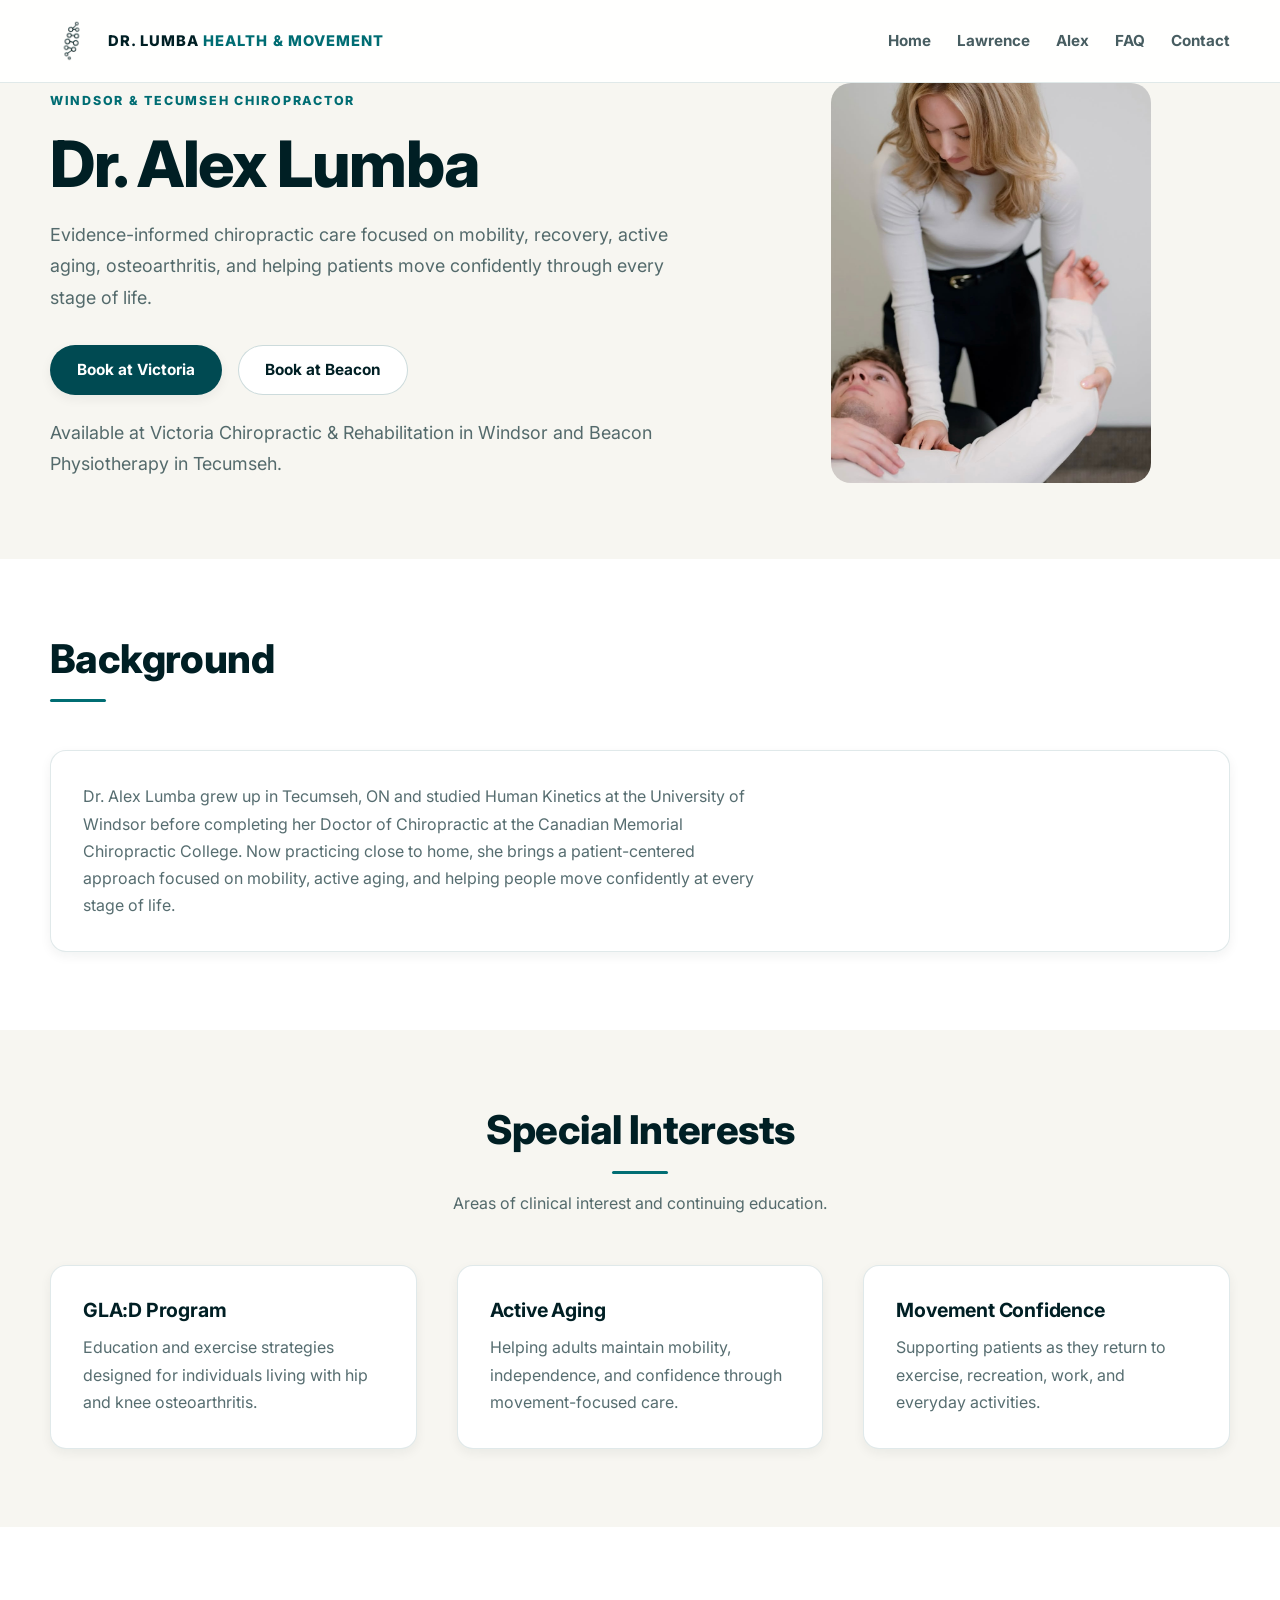
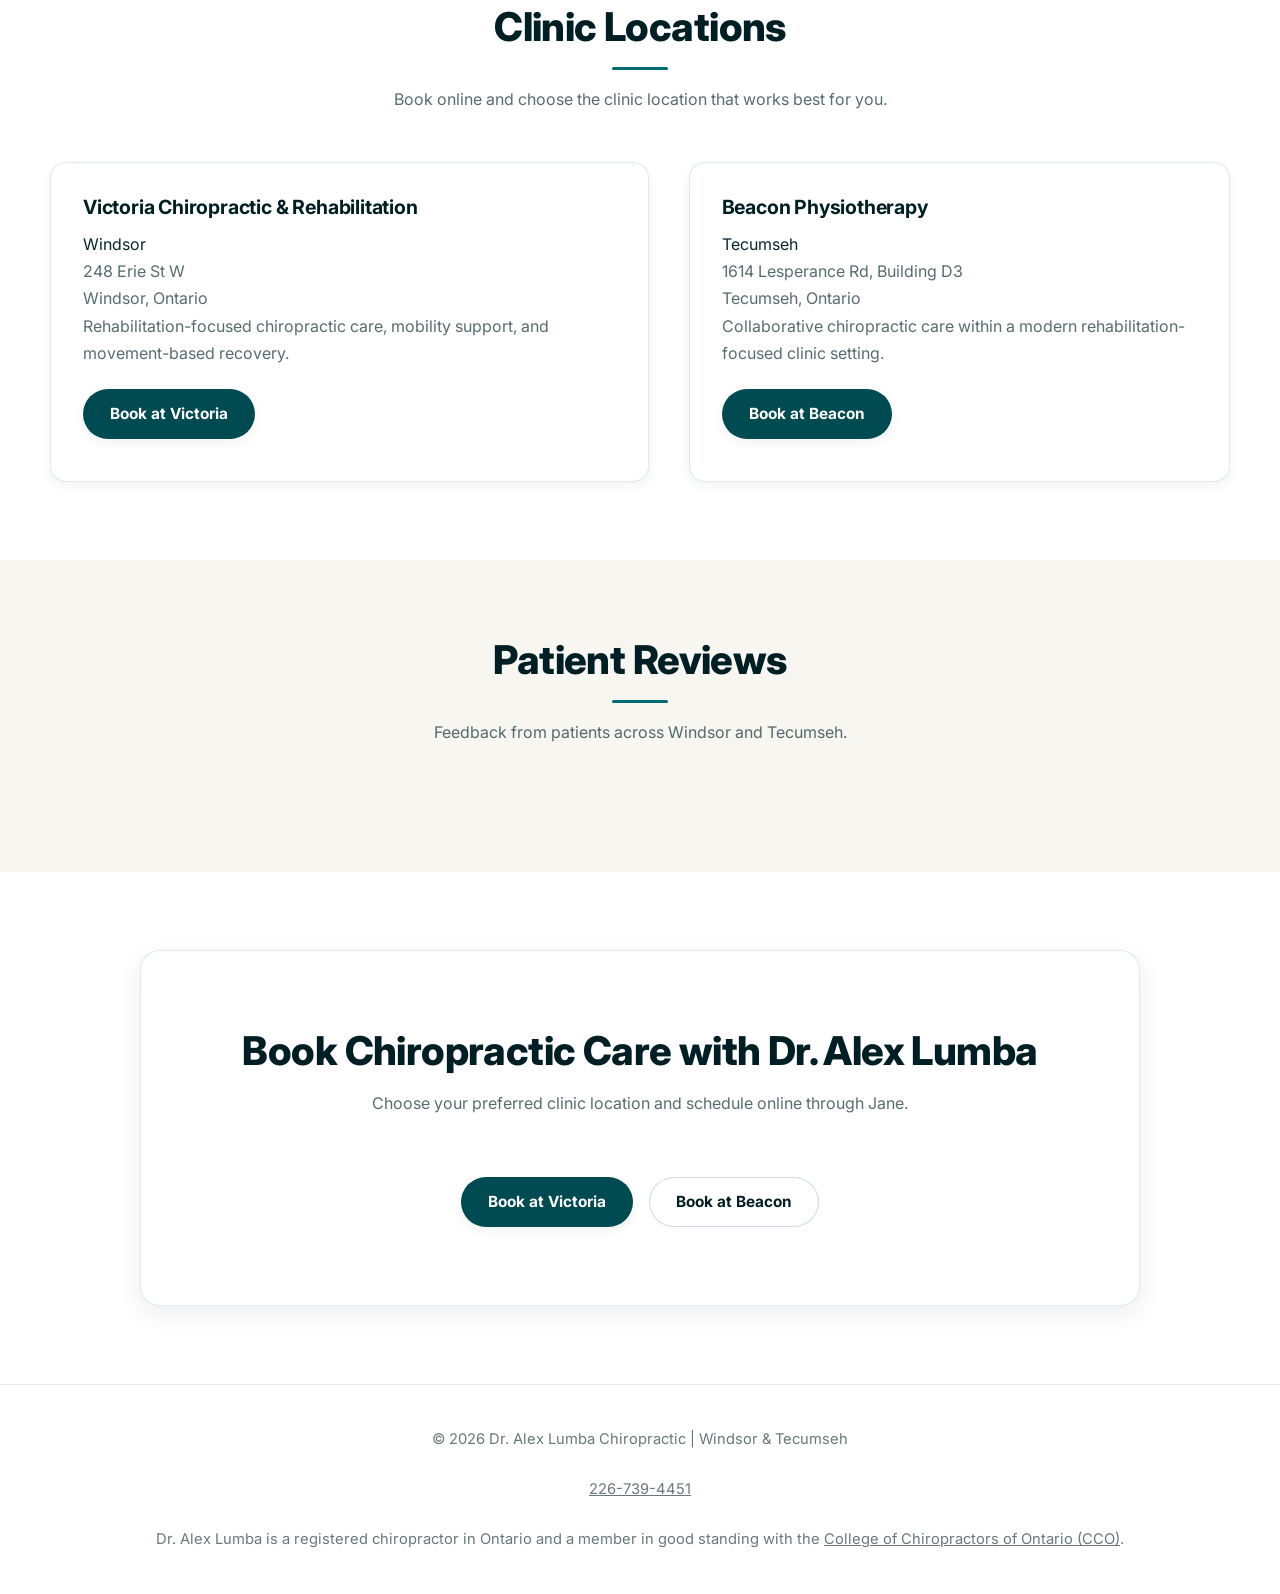
==== alex.html @ eaf9d2f7 "Update alex.html" ====
<!DOCTYPE html>
<html lang="en">

<head>
  <!-- Google Analytics -->
  <script async src="https://www.googletagmanager.com/gtag/js?id=G-ZLXW1TF3WF"></script>
  <script>
    window.dataLayer = window.dataLayer || [];
    function gtag(){ dataLayer.push(arguments); }
    gtag('js', new Date());
    gtag('config', 'G-ZLXW1TF3WF');
  </script>

  <meta charset="UTF-8">
  <meta name="viewport" content="width=device-width, initial-scale=1.0">

  <title>Dr. Alex Lumba | Chiropractor Windsor & Tecumseh</title>

  <meta name="description" content="Book with Dr. Alex Lumba, chiropractor in Windsor and Tecumseh. Evidence-informed chiropractic care focused on mobility, recovery, active aging, osteoarthritis, and movement confidence.">

  <link rel="preconnect" href="https://fonts.googleapis.com">
  <link rel="preconnect" href="https://fonts.gstatic.com" crossorigin>
  <link href="https://fonts.googleapis.com/css2?family=Inter:wght@400;500;600;700;800;900&display=swap" rel="stylesheet">

  <link rel="stylesheet" href="styles.css">

  <!-- Structured Data: Physician -->
  <script type="application/ld+json">
  {
    "@context": "https://schema.org",
    "@type": "Physician",
    "name": "Dr. Alex Lumba",
    "url": "https://www.drlumba.ca/alex.html",
    "image": "https://www.drlumba.ca/alex-chiro.jpg",
    "medicalSpecialty": "Chiropractic",
    "description": "Evidence-informed chiropractic care focused on mobility, recovery, active aging, and osteoarthritis in Windsor and Tecumseh, Ontario.",
    "telephone": "+1-226-739-4451",
    "alumniOf": [
      { "@type": "CollegeOrUniversity", "name": "University of Windsor" },
      { "@type": "CollegeOrUniversity", "name": "Canadian Memorial Chiropractic College" }
    ],
    "worksFor": [
      {
        "@type": "MedicalClinic",
        "name": "Victoria Chiropractic & Rehabilitation",
        "address": {
          "@type": "PostalAddress",
          "streetAddress": "248 Erie St W",
          "addressLocality": "Windsor",
          "addressRegion": "ON",
          "addressCountry": "CA"
        }
      },
      {
        "@type": "MedicalClinic",
        "name": "Beacon Physiotherapy",
        "address": {
          "@type": "PostalAddress",
          "streetAddress": "1614 Lesperance Rd, Building D3",
          "addressLocality": "Tecumseh",
          "addressRegion": "ON",
          "addressCountry": "CA"
        }
      }
    ]
  }
  </script>
</head>

<body>

<nav>
  <div class="container nav-inner">

    <a href="index.html" class="logo" aria-label="Dr. Lumba Health and Movement Home">
      <img src="logo-updated.png" alt="Dr. Lumba Health and Movement Logo">
      <div>
        DR. LUMBA
        <span>HEALTH & MOVEMENT</span>
      </div>
    </a>

    <div class="nav-links">
      <a href="index.html">Home</a>
      <a href="lawrence.html">Lawrence</a>
      <a href="alex.html">Alex</a>
      <a href="faq.html">FAQ</a>
      <a href="contact.html">Contact</a>
    </div>

  </div>
</nav>

<!-- HERO -->

<section class="hero">

  <div class="container grid grid-2">

    <div>

      <div class="hero-label">
        Windsor & Tecumseh Chiropractor
      </div>

      <h1>
        Dr. Alex Lumba
      </h1>

      <p>
        Evidence-informed chiropractic care focused on mobility, recovery, active aging, osteoarthritis, and helping patients move confidently through every stage of life.
      </p>

      <div class="hero-buttons">

        <a href="https://victoriachiropractic.janeapp.com/#/staff_member/10/treatment/44"
           target="_blank"
           rel="noopener noreferrer"
           class="btn btn-primary">
          Book at Victoria
        </a>

        <a href="https://beaconphysio.janeapp.com/#/chiropractic"
           target="_blank"
           rel="noopener noreferrer"
           class="btn btn-secondary">
          Book at Beacon
        </a>

      </div>

      <p class="hero-trust">
        Available at Victoria Chiropractic & Rehabilitation in Windsor and Beacon Physiotherapy in Tecumseh.
      </p>

    </div>

    <div class="logo-hero">
      <img class="alex-img" src="alex-chiro.jpg" alt="Dr. Alex Lumba Chiropractor in Windsor and Tecumseh">
    </div>

  </div>

</section>

<!-- BACKGROUND -->

<section>

  <div class="container">

    <div class="section-title left">
      <h2>Background</h2>
    </div>

    <div class="card">
      <p>
        Dr. Alex Lumba grew up in Tecumseh, ON and studied Human Kinetics at the University of Windsor before completing her Doctor of Chiropractic at the Canadian Memorial Chiropractic College. Now practicing close to home, she brings a patient-centered approach focused on mobility, active aging, and helping people move confidently at every stage of life.
      </p>
    </div>

  </div>

</section>

<!-- SPECIAL INTERESTS -->

<section>

  <div class="container">

    <div class="section-title">
      <h2>Special Interests</h2>
      <p>
        Areas of clinical interest and continuing education.
      </p>
    </div>

    <div class="grid grid-3">

      <div class="card">
        <h3>GLA:D Program</h3>
        <p>
          Education and exercise strategies designed for individuals living with hip and knee osteoarthritis.
        </p>
      </div>

      <div class="card">
        <h3>Active Aging</h3>
        <p>
          Helping adults maintain mobility, independence, and confidence through movement-focused care.
        </p>
      </div>

      <div class="card">
        <h3>Movement Confidence</h3>
        <p>
          Supporting patients as they return to exercise, recreation, work, and everyday activities.
        </p>
      </div>

    </div>

  </div>

</section>

<!-- CLINIC LOCATIONS -->

<section>

  <div class="container">

    <div class="section-title">
      <h2>Clinic Locations</h2>
      <p>
        Book online and choose the clinic location that works best for you.
      </p>
    </div>

    <div class="grid grid-2">

      <div class="card provider-card">

        <h3>Victoria Chiropractic & Rehabilitation</h3>

        <div class="provider-tag">
          Windsor
        </div>

        <p>
          248 Erie St W<br>
          Windsor, Ontario
        </p>

        <p>
          Rehabilitation-focused chiropractic care, mobility support, and movement-based recovery.
        </p>

        <a href="https://victoriachiropractic.janeapp.com/#/staff_member/10/treatment/44"
           target="_blank"
           rel="noopener noreferrer"
           class="btn btn-primary">
          Book at Victoria
        </a>

      </div>

      <div class="card provider-card">

        <h3>Beacon Physiotherapy</h3>

        <div class="provider-tag">
          Tecumseh
        </div>

        <p>
          1614 Lesperance Rd, Building D3<br>
          Tecumseh, Ontario
        </p>

        <p>
          Collaborative chiropractic care within a modern rehabilitation-focused clinic setting.
        </p>

        <a href="https://beaconphysio.janeapp.com/#/chiropractic"
           target="_blank"
           rel="noopener noreferrer"
           class="btn btn-primary">
          Book at Beacon
        </a>

      </div>

    </div>

  </div>

</section>

<!-- REVIEWS -->

<section>

  <div class="container">

    <div class="section-title">
      <h2>Patient Reviews</h2>
      <p>
        Feedback from patients across Windsor and Tecumseh.
      </p>
    </div>

    <div class="reviews-widget">
      <script src="https://elfsightcdn.com/platform.js" async></script>
      <div class="elfsight-app-cb5a599e-de24-4579-9cbd-d29f5c9d6d4f" data-elfsight-app-lazy></div>
    </div>

  </div>

</section>

<!-- CTA -->

<section>

  <div class="container">

    <div class="cta-block">

      <h2>Book Chiropractic Care with Dr. Alex Lumba</h2>

      <p>
        Choose your preferred clinic location and schedule online through Jane.
      </p>

      <div class="hero-buttons" style="justify-content:center;">

        <a href="https://victoriachiropractic.janeapp.com/#/staff_member/10/treatment/44"
           target="_blank"
           rel="noopener noreferrer"
           class="btn btn-primary">
          Book at Victoria
        </a>

        <a href="https://beaconphysio.janeapp.com/#/chiropractic"
           target="_blank"
           rel="noopener noreferrer"
           class="btn btn-secondary">
          Book at Beacon
        </a>

      </div>

    </div>

  </div>

</section>

<footer>
  © <span id="year"></span> Dr. Alex Lumba Chiropractic | Windsor & Tecumseh
  <br><br>
  <a href="tel:+12267394451">226-739-4451</a>
  <br><br>
  Dr. Alex Lumba is a registered chiropractor in Ontario and a member in good standing with the <a href="https://cco.on.ca" target="_blank" rel="noopener noreferrer">College of Chiropractors of Ontario (CCO)</a>.
</footer>

<script>
  document.getElementById("year").textContent = new Date().getFullYear();
</script>

</body>
</html>
---- styles.css ----
/* =========================================================
   DR. LUMBA HEALTH & MOVEMENT
   Simplified stylesheet
   Clean / professional / aligned / mobile-friendly
========================================================= */

/* =========================
   BRAND SYSTEM
========================= */

:root {
  --primary: #004A52;
  --primary-dark: #001F24;
  --primary-deep: #001114;
  --primary-gloss: #006D73;
  --primary-soft: #2B7A6D;
  --accent-glow: #8FF5E6;

  --cream: #F7F6F1;
  --cream-soft: #ECEBE5;
  --white: #FFFFFF;

  --text: #06282C;
  --text-muted: rgba(6, 40, 44, 0.68);
  --text-soft: rgba(6, 40, 44, 0.54);

  --border: rgba(0, 74, 82, 0.12);
  --border-strong: rgba(0, 74, 82, 0.2);

  --shadow-sm: 0 4px 12px rgba(0, 31, 36, 0.06);
  --shadow-md: 0 8px 24px rgba(0, 31, 36, 0.08);
  --shadow-lg: 0 16px 40px rgba(0, 31, 36, 0.1);

  --radius-sm: 12px;
  --radius-md: 16px;
  --radius-lg: 20px;
  --radius-pill: 999px;

  --container: 1180px;

  --space-xs: 12px;
  --space-sm: 24px;
  --space-md: 48px;
  --space-lg: 78px;
  --space-xl: 112px;
}

/* =========================
   RESET / BASE
========================= */

*,
*::before,
*::after {
  box-sizing: border-box;
}

* {
  margin: 0;
  padding: 0;
}

html {
  scroll-behavior: smooth;
  font-size: 16px;
}

body {
  min-height: 100vh;
  font-family: "Inter", system-ui, -apple-system, BlinkMacSystemFont, "Segoe UI", sans-serif;
  color: var(--text);
  line-height: 1.7;
  background: var(--cream);
  -webkit-font-smoothing: antialiased;
  text-rendering: optimizeLegibility;
}

img,
svg,
video,
canvas {
  display: block;
  max-width: 100%;
}

a {
  color: inherit;
}

p {
  color: var(--text-muted);
  max-width: 68ch;
}

ul,
ol {
  padding-left: 1.2rem;
}

li {
  margin-bottom: 0.45rem;
  color: var(--text-muted);
}

::selection {
  background: rgba(0, 109, 115, 0.18);
}

/* =========================
   LAYOUT
========================= */

.container {
  width: min(100% - 48px, var(--container));
  margin-inline: auto;
}

section {
  position: relative;
  padding: var(--space-lg) 0;
}

section:first-of-type {
  padding-top: 0;
}

section:nth-of-type(even) {
  background: var(--white);
}

.grid {
  display: grid;
  gap: 40px;
  align-items: center;
}

.grid-2 {
  grid-template-columns: minmax(0, 1.05fr) minmax(0, 0.95fr);
}

.grid-3 {
  grid-template-columns: repeat(3, minmax(0, 1fr));
}

.grid-4 {
  grid-template-columns: repeat(4, minmax(0, 1fr));
}

.stack {
  display: grid;
  gap: 18px;
}

.center {
  text-align: center;
  margin-inline: auto;
}

.narrow {
  max-width: 820px;
  margin-inline: auto;
}

/* =========================
   NAVIGATION
========================= */

nav {
  position: sticky;
  top: 0;
  z-index: 999;
  background: rgba(255, 255, 255, 0.92);
  border-bottom: 1px solid var(--border);
  backdrop-filter: blur(14px);
  -webkit-backdrop-filter: blur(14px);
}

.nav-inner {
  min-height: 82px;
  display: flex;
  align-items: center;
  justify-content: space-between;
  gap: 28px;
}

.logo {
  display: inline-flex;
  align-items: center;
  gap: 14px;
  color: var(--primary-dark);
  font-size: 0.92rem;
  font-weight: 800;
  letter-spacing: 0.07em;
  text-decoration: none;
  text-transform: uppercase;
  line-height: 1.15;
}

.logo img {
  width: 44px;
  height: 44px;
  object-fit: contain;
  flex: 0 0 auto;
}

.logo span {
  color: var(--primary-gloss);
}

.nav-links {
  display: flex;
  align-items: center;
  justify-content: flex-end;
  gap: 26px;
  flex-wrap: wrap;
}

.nav-links a {
  position: relative;
  color: rgba(0, 31, 36, 0.72);
  text-decoration: none;
  font-size: 0.95rem;
  font-weight: 700;
  line-height: 1;
  transition: color 0.2s ease;
}

.nav-links a::after {
  content: "";
  position: absolute;
  left: 0;
  right: 0;
  bottom: -9px;
  height: 2px;
  border-radius: var(--radius-pill);
  background: var(--primary-gloss);
  opacity: 0;
  transition: opacity 0.2s ease;
}

.nav-links a:hover,
.nav-links a:focus-visible {
  color: var(--primary-gloss);
}

.nav-links a:hover::after,
.nav-links a:focus-visible::after {
  opacity: 1;
}

/* =========================
   TYPOGRAPHY
========================= */

.hero-label,
.eyebrow {
  display: inline-flex;
  align-items: center;
  gap: 8px;
  margin-bottom: 18px;
  color: var(--primary-gloss);
  font-size: 0.78rem;
  font-weight: 800;
  letter-spacing: 0.14em;
  text-transform: uppercase;
}

.hero h1,
.page-title,
h1 {
  color: var(--primary-dark);
  font-size: clamp(2.75rem, 5vw, 4.5rem);
  line-height: 1.05;
  letter-spacing: -0.02em;
  font-weight: 800;
  text-wrap: balance;
}

h2 {
  color: var(--primary-dark);
  font-size: clamp(2rem, 3.1vw, 2.6rem);
  line-height: 1.12;
  letter-spacing: -0.015em;
  font-weight: 800;
  text-wrap: balance;
}

h3 {
  color: var(--primary-dark);
  font-size: 1.22rem;
  line-height: 1.25;
  letter-spacing: -0.01em;
  font-weight: 700;
}

.lead,
.hero p {
  color: var(--text-muted);
  font-size: clamp(1.02rem, 1.4vw, 1.14rem);
  line-height: 1.75;
}

.section-title {
  max-width: 780px;
  margin: 0 auto var(--space-md);
  text-align: center;
}

.section-title.left {
  margin-inline: 0;
  text-align: left;
}

.section-title h2 {
  margin-bottom: 16px;
}

.section-title h2::after {
  content: "";
  display: block;
  width: 56px;
  height: 3px;
  margin: 18px auto 0;
  border-radius: var(--radius-pill);
  background: var(--primary-gloss);
}

.section-title.left h2::after {
  margin-left: 0;
}

.section-title p {
  margin-inline: auto;
}

.section-title.left p {
  margin-inline: 0;
}

/* =========================
   HERO
========================= */

.hero {
  padding: 96px 0 76px;
  overflow: hidden;
}

.hero .grid-2 {
  grid-template-columns: minmax(0, 1.15fr) minmax(280px, 0.85fr);
  gap: 56px;
}

.hero p {
  margin-top: 22px;
}

.hero-buttons,
.button-row {
  display: flex;
  align-items: center;
  gap: 16px;
  margin-top: 32px;
  flex-wrap: wrap;
}

.hero-compact {
  padding: 84px 0 52px;
}

.hero-compact h1 {
  max-width: 900px;
}

/* =========================
   IMAGE SYSTEM
========================= */

img {
  height: auto;
}

.logo-hero,
.provider-image,
.profile-image,
.provider-photo,
.team-image {
  position: relative;
  display: flex;
  align-items: center;
  justify-content: center;
}

.logo-hero {
  min-height: 340px;
}

.logo-hero img,
.provider-image img,
.profile-image img,
.provider-photo img,
.team-image img,
.team-card img,
.card > img {
  width: 100%;
  max-width: 340px;
  aspect-ratio: 4 / 5;
  object-fit: cover;
  object-position: center top;
  border-radius: var(--radius-lg);
  box-shadow: var(--shadow-md);
}

.logo-hero img {
  max-width: 260px;
  box-shadow: none;
}

.home-logo,
.logo-main,
.brand-mark,
img[src*="logo"] {
  max-width: 300px;
  aspect-ratio: auto;
  object-fit: contain;
  object-position: center;
  box-shadow: none;
}

/* Prevent accidental huge photos on any page */
main img:not(.home-logo):not(.logo-main):not(.brand-mark) {
  max-height: 440px;
}

/* =========================
   BUTTONS
========================= */

.btn,
button,
input[type="submit"] {
  appearance: none;
  display: inline-flex;
  align-items: center;
  justify-content: center;
  min-height: 50px;
  padding: 13px 26px;
  border-radius: var(--radius-pill);
  border: 1px solid transparent;
  font-family: inherit;
  font-size: 0.96rem;
  font-weight: 700;
  line-height: 1;
  text-align: center;
  text-decoration: none;
  cursor: pointer;
  transition:
    transform 0.18s ease,
    box-shadow 0.18s ease,
    background 0.18s ease,
    border-color 0.18s ease;
}

.btn-primary,
button,
input[type="submit"] {
  color: var(--white);
  background: var(--primary);
  box-shadow: var(--shadow-sm);
}

.btn-secondary {
  color: var(--primary-dark);
  background: var(--white);
  border-color: var(--border-strong);
}

.btn:hover,
button:hover,
input[type="submit"]:hover {
  transform: translateY(-1px);
}

.btn-primary:hover,
button:hover,
input[type="submit"]:hover {
  background: var(--primary-gloss);
  box-shadow: var(--shadow-md);
}

.btn-secondary:hover {
  background: var(--cream-soft);
  border-color: var(--primary-gloss);
}

/* =========================
   CARDS / PANELS
========================= */

.card,
.provider-card,
.contact-card,
.review-card,
.service-card {
  position: relative;
  height: 100%;
  padding: 32px;
  border: 1px solid var(--border);
  border-radius: var(--radius-md);
  background: var(--white);
  box-shadow: var(--shadow-sm);
  transition: transform 0.2s ease, box-shadow 0.2s ease, border-color 0.2s ease;
}

.card:hover,
.provider-card:hover,
.contact-card:hover,
.service-card:hover {
  transform: translateY(-3px);
  border-color: var(--border-strong);
  box-shadow: var(--shadow-md);
}

.card h3,
.provider-card h3,
.contact-card h3,
.service-card h3 {
  margin-bottom: 12px;
}

.card p + .btn,
.provider-card p + .btn,
.contact-card p + .btn {
  margin-top: 22px;
}

.provider-card {
  display: flex;
  flex-direction: column;
  align-items: flex-start;
  min-height: 320px;
}

.provider-card .btn {
  margin-top: auto;
}

/* =========================
   LISTS / BADGES
========================= */

.badge-row,
.trust-row,
.credentials,
.pill-list {
  display: flex;
  gap: 10px;
  flex-wrap: wrap;
  align-items: center;
}

.badge,
.trust-row span,
.credentials span,
.pill-list span {
  display: inline-flex;
  align-items: center;
  min-height: 36px;
  padding: 8px 14px;
  border-radius: var(--radius-pill);
  color: var(--primary-dark);
  font-size: 0.86rem;
  font-weight: 700;
  background: var(--cream-soft);
  border: 1px solid var(--border);
}

.check-list {
  display: grid;
  gap: 12px;
  padding: 0;
  list-style: none;
}

.check-list li {
  position: relative;
  margin: 0;
  padding-left: 30px;
  color: var(--text-muted);
}

.check-list li::before {
  content: "âœ“";
  position: absolute;
  left: 0;
  top: 0;
  color: var(--primary-gloss);
  font-weight: 900;
}

/* =========================
   CTA
========================= */

.cta-block {
  position: relative;
  max-width: 1000px;
  margin-inline: auto;
  padding: var(--space-lg) var(--space-md);
  border: 1px solid var(--border);
  border-radius: var(--radius-lg);
  text-align: center;
  background: var(--white);
  box-shadow: var(--shadow-md);
}

.cta-block p {
  margin: 16px auto 0;
}

.cta-block .btn,
.cta-block .button-row {
  margin-top: 28px;
}

/* =========================
   FORMS / CONTACT
========================= */

.contact-layout {
  align-items: start;
}

.contact-note {
  margin-top: 28px;
}

.contact-form {
  display: grid;
  gap: 18px;
}

.contact-form label {
  display: grid;
  gap: 8px;
  color: var(--primary-dark);
  font-size: 0.9rem;
  font-weight: 700;
}

.contact-form input,
.contact-form select,
.contact-form textarea {
  width: 100%;
  padding: 14px 16px;
  border: 1px solid var(--border-strong);
  border-radius: var(--radius-sm);
  outline: none;
  background: var(--white);
  color: var(--primary-dark);
  font: inherit;
  transition: border-color 0.2s ease, box-shadow 0.2s ease;
}

.contact-form input:focus,
.contact-form select:focus,
.contact-form textarea:focus {
  border-color: var(--primary-gloss);
  box-shadow: 0 0 0 3px rgba(0, 109, 115, 0.12);
}

.contact-form textarea {
  min-height: 150px;
  resize: vertical;
}

.contact-form button {
  width: fit-content;
  margin-top: 6px;
}

iframe,
.map,
.map iframe {
  width: 100%;
  border: 0;
  border-radius: var(--radius-md);
  box-shadow: var(--shadow-md);
}

/* =========================
   EMBEDS / REVIEWS
========================= */

[class*="elfsight"],
[class*="review"],
.review-widget {
  max-width: 100%;
}

.review-section,
.testimonials {
  overflow: hidden;
}

/* =========================
   FOOTER
========================= */

footer {
  margin-top: 0;
  padding: 42px 24px;
  border-top: 1px solid var(--border);
  color: rgba(0, 31, 36, 0.6);
  font-size: 0.92rem;
  text-align: center;
  background: var(--white);
}

footer p {
  margin-inline: auto;
}

/* =========================
   PAGE-SPECIFIC POLISH
========================= */

/* Keeps provider/profile pages balanced and professional */
body:not(.home) .hero .logo-hero img,
body:not(.home) .hero .provider-image img,
body:not(.home) .hero .profile-image img {
  max-width: 320px;
}

/* If a page has a single centered logo/image, do not let it dominate */
.hero .brand-mark,
.hero .home-logo,
.hero .logo-main {
  max-width: 300px;
}

/* Make cards line up evenly across service/provider sections */
.grid-3 > .card,
.grid-3 > .service-card,
.grid-3 > .provider-card,
.grid-4 > .card {
  min-height: 100%;
}

/* =========================
   RESPONSIVE
========================= */

@media (max-width: 980px) {
  :root {
    --space-md: 42px;
    --space-lg: 64px;
    --space-xl: 86px;
  }

  .container {
    width: min(100% - 36px, var(--container));
  }

  .grid-2,
  .grid-3,
  .grid-4,
  .hero .grid-2 {
    grid-template-columns: 1fr;
  }

  .hero .grid-2 {
    gap: 38px;
  }

  .hero {
    padding: 68px 0 52px;
  }

  .hero h1,
  .page-title,
  h1 {
    font-size: clamp(2.5rem, 11vw, 3.5rem);
    line-height: 1.05;
  }

  .logo-hero {
    min-height: auto;
    order: -1;
  }

  .hero .grid-2 > :first-child {
    order: 1;
  }

  .hero .grid-2 > :last-child {
    order: 0;
  }

  .logo-hero img,
  .provider-image img,
  .profile-image img,
  .provider-photo img,
  .team-image img {
    max-width: 260px;
    max-height: 320px;
    border-radius: var(--radius-md);
    margin-inline: auto;
  }

  .home-logo,
  .logo-main,
  .brand-mark,
  img[src*="logo"] {
    max-width: 260px;
  }

  main img:not(.home-logo):not(.logo-main):not(.brand-mark) {
    max-height: 360px;
  }

  .section-title.left {
    text-align: center;
    margin-inline: auto;
  }

  .section-title.left h2::after,
  .section-title.left p {
    margin-inline: auto;
  }
}

@media (max-width: 760px) {
  html {
    font-size: 15px;
  }

  section {
    padding: 48px 0;
  }

  .nav-inner {
    min-height: auto;
    padding: 16px 0;
    flex-direction: column;
    gap: 16px;
  }

  .logo {
    justify-content: center;
    text-align: center;
    font-size: 0.82rem;
    letter-spacing: 0.06em;
  }

  .logo img {
    width: 40px;
    height: 40px;
  }

  .nav-links {
    width: 100%;
    justify-content: center;
    gap: 14px 18px;
  }

  .nav-links a {
    font-size: 0.9rem;
  }

  .hero {
    padding: 52px 0 40px;
    text-align: center;
  }

  .hero p,
  .hero .lead {
    margin-inline: auto;
  }

  .hero-buttons,
  .button-row {
    justify-content: center;
  }

  .btn,
  button,
  input[type="submit"] {
    width: 100%;
    max-width: 360px;
  }

  .card,
  .provider-card,
  .contact-card,
  .review-card,
  .service-card {
    padding: 24px;
    border-radius: var(--radius-md);
  }

  .cta-block {
    padding: 40px 22px;
    border-radius: var(--radius-md);
  }

  .badge-row,
  .trust-row,
  .credentials,
  .pill-list {
    justify-content: center;
  }

  .contact-form button {
    width: 100%;
    max-width: none;
  }
}

@media (max-width: 440px) {
  .container {
    width: min(100% - 28px, var(--container));
  }

  .hero h1,
  .page-title,
  h1 {
    font-size: 2.35rem;
  }

  h2 {
    font-size: 1.85rem;
  }

  .hero-label,
  .eyebrow {
    font-size: 0.72rem;
    letter-spacing: 0.12em;
  }

  .nav-links {
    gap: 12px;
  }

  .logo-hero img,
  .provider-image img,
  .profile-image img,
  .provider-photo img,
  .team-image img {
    max-width: 220px;
    max-height: 290px;
  }

  .card,
  .provider-card,
  .contact-card,
  .review-card,
  .service-card {
    padding: 20px;
  }
}

/* =========================
   ACCESSIBILITY
========================= */

:focus-visible {
  outline: 3px solid rgba(0, 109, 115, 0.34);
  outline-offset: 4px;
  border-radius: 10px;
}

@media (prefers-reduced-motion: reduce) {
  *,
  *::before,
  *::after {
    scroll-behavior: auto !important;
    transition: none !important;
    animation: none !important;
  }
}
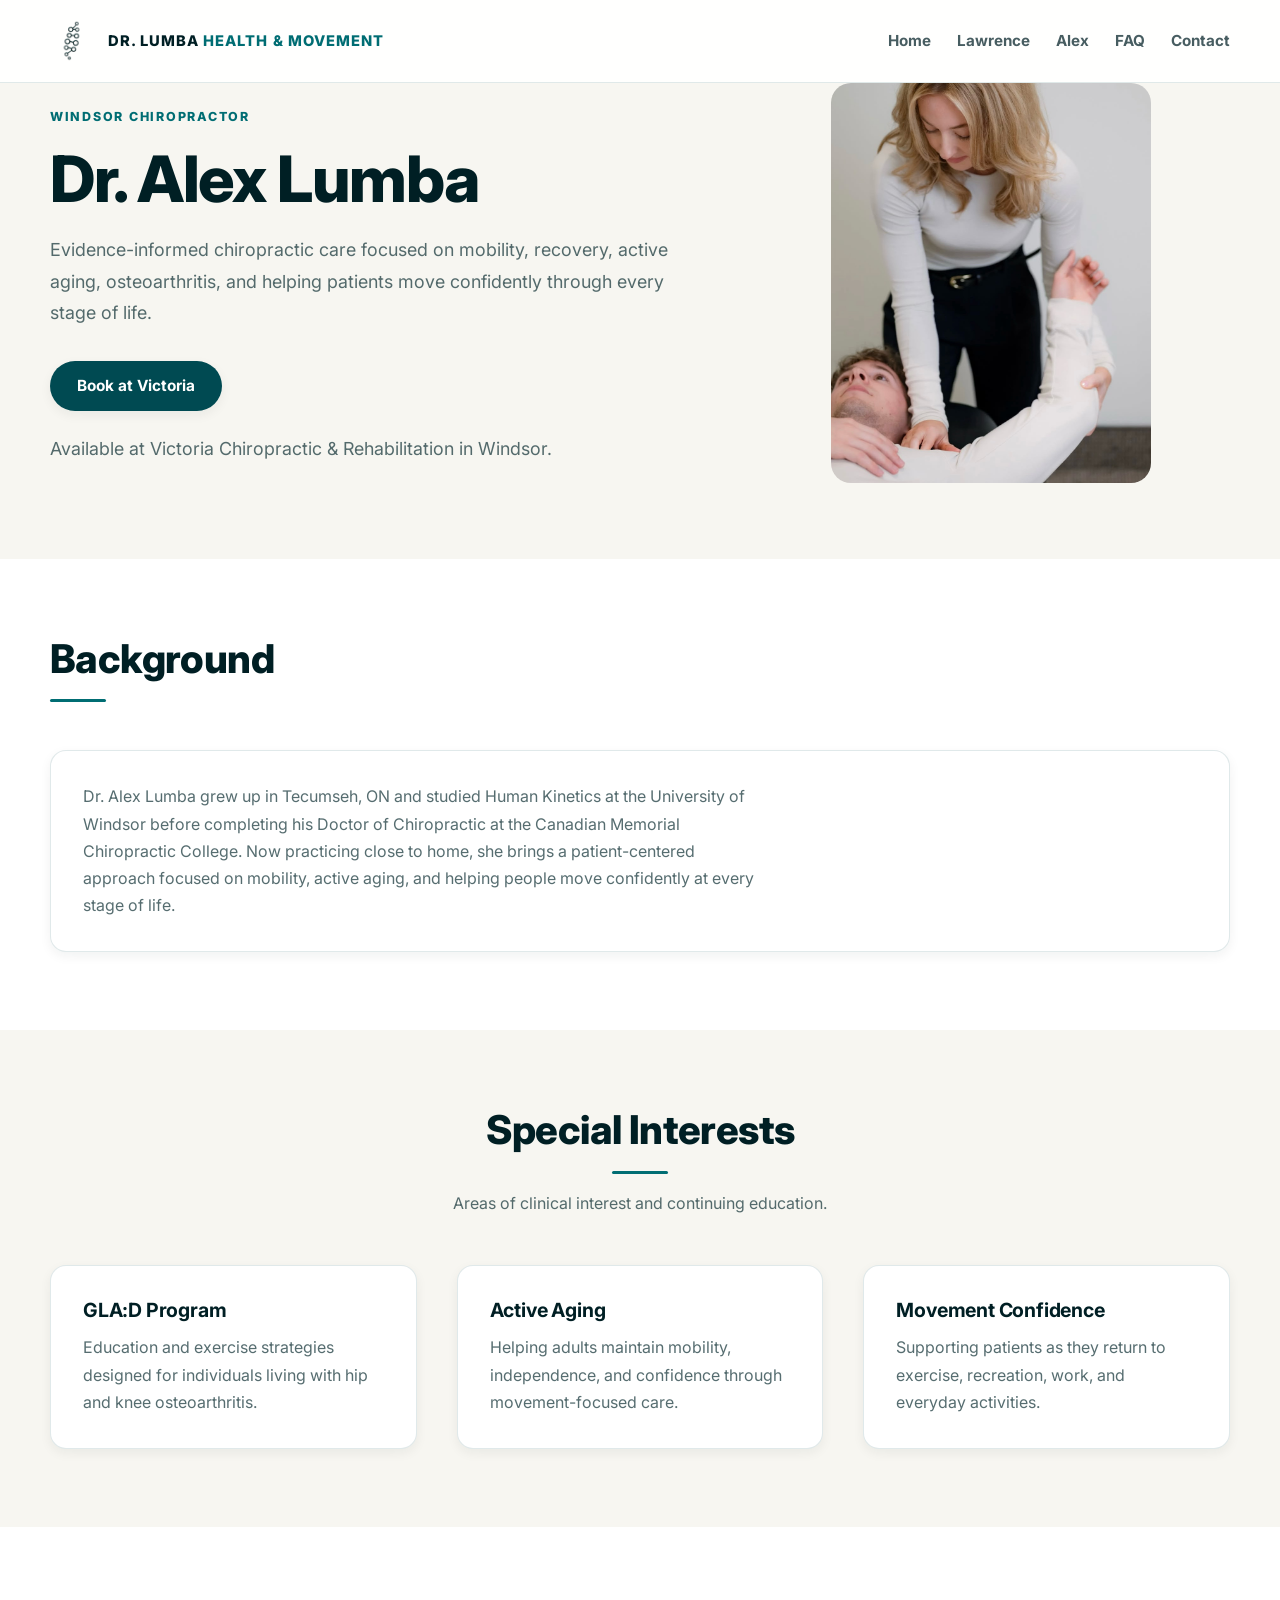
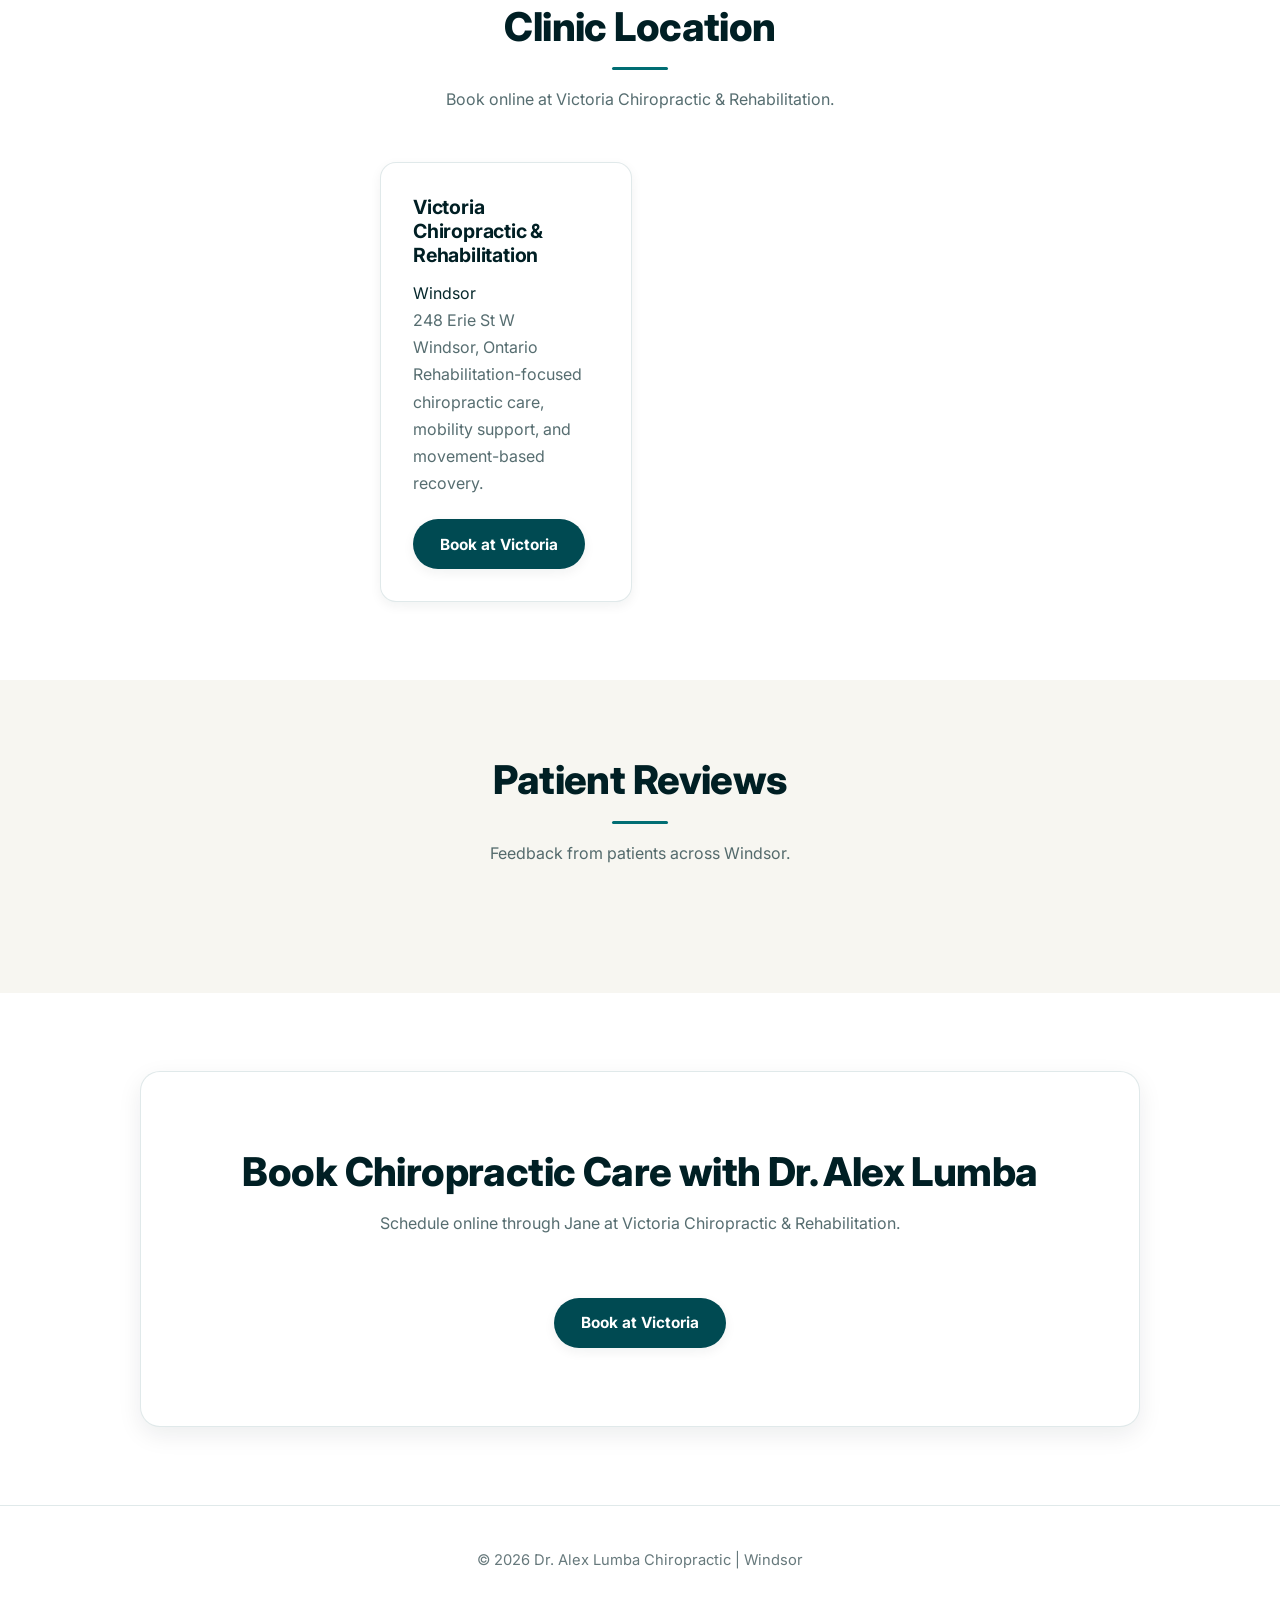
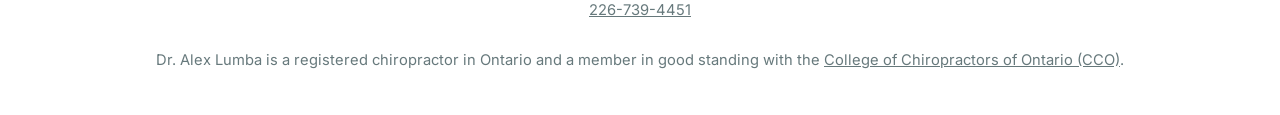
==== commit 2baf1535: "Update alex.html" ====
--- a/alex.html
+++ b/alex.html
@@ -14,9 +14,9 @@
   <meta charset="UTF-8">
   <meta name="viewport" content="width=device-width, initial-scale=1.0">
 
-  <title>Dr. Alex Lumba | Chiropractor Windsor & Tecumseh</title>
-
-  <meta name="description" content="Book with Dr. Alex Lumba, chiropractor in Windsor and Tecumseh. Evidence-informed chiropractic care focused on mobility, recovery, active aging, osteoarthritis, and movement confidence.">
+  <title>Dr. Alex Lumba | Chiropractor in Windsor</title>
+
+  <meta name="description" content="Book with Dr. Alex Lumba, chiropractor in Windsor. Evidence-informed chiropractic care focused on mobility, recovery, active aging, osteoarthritis, and movement confidence.">
 
   <link rel="preconnect" href="https://fonts.googleapis.com">
   <link rel="preconnect" href="https://fonts.gstatic.com" crossorigin>
@@ -33,7 +33,7 @@
     "url": "https://www.drlumba.ca/alex.html",
     "image": "https://www.drlumba.ca/alex-chiro.jpg",
     "medicalSpecialty": "Chiropractic",
-    "description": "Evidence-informed chiropractic care focused on mobility, recovery, active aging, and osteoarthritis in Windsor and Tecumseh, Ontario.",
+    "description": "Evidence-informed chiropractic care focused on mobility, recovery, active aging, and osteoarthritis in Windsor, Ontario.",
     "telephone": "+1-226-739-4451",
     "alumniOf": [
       { "@type": "CollegeOrUniversity", "name": "University of Windsor" },
@@ -50,17 +50,6 @@
           "addressRegion": "ON",
           "addressCountry": "CA"
         }
-      },
-      {
-        "@type": "MedicalClinic",
-        "name": "Beacon Physiotherapy",
-        "address": {
-          "@type": "PostalAddress",
-          "streetAddress": "1614 Lesperance Rd, Building D3",
-          "addressLocality": "Tecumseh",
-          "addressRegion": "ON",
-          "addressCountry": "CA"
-        }
       }
     ]
   }
@@ -100,7 +89,7 @@
     <div>
 
       <div class="hero-label">
-        Windsor & Tecumseh Chiropractor
+        Windsor Chiropractor
       </div>
 
       <h1>
@@ -120,23 +109,16 @@
           Book at Victoria
         </a>
 
-        <a href="https://beaconphysio.janeapp.com/#/chiropractic"
-           target="_blank"
-           rel="noopener noreferrer"
-           class="btn btn-secondary">
-          Book at Beacon
-        </a>
-
       </div>
 
       <p class="hero-trust">
-        Available at Victoria Chiropractic & Rehabilitation in Windsor and Beacon Physiotherapy in Tecumseh.
+        Available at Victoria Chiropractic & Rehabilitation in Windsor.
       </p>
 
     </div>
 
     <div class="logo-hero">
-      <img class="alex-img" src="alex-chiro.jpg" alt="Dr. Alex Lumba Chiropractor in Windsor and Tecumseh">
+      <img class="alex-img" src="alex-chiro.jpg" alt="Dr. Alex Lumba Chiropractor in Windsor">
     </div>
 
   </div>
@@ -155,7 +137,7 @@
 
     <div class="card">
       <p>
-        Dr. Alex Lumba grew up in Tecumseh, ON and studied Human Kinetics at the University of Windsor before completing her Doctor of Chiropractic at the Canadian Memorial Chiropractic College. Now practicing close to home, she brings a patient-centered approach focused on mobility, active aging, and helping people move confidently at every stage of life.
+        Dr. Alex Lumba grew up in Tecumseh, ON and studied Human Kinetics at the University of Windsor before completing his Doctor of Chiropractic at the Canadian Memorial Chiropractic College. Now practicing close to home, she brings a patient-centered approach focused on mobility, active aging, and helping people move confidently at every stage of life.
       </p>
     </div>
 
@@ -212,13 +194,13 @@
   <div class="container">
 
     <div class="section-title">
-      <h2>Clinic Locations</h2>
-      <p>
-        Book online and choose the clinic location that works best for you.
-      </p>
-    </div>
-
-    <div class="grid grid-2">
+      <h2>Clinic Location</h2>
+      <p>
+        Book online at Victoria Chiropractic & Rehabilitation.
+      </p>
+    </div>
+
+    <div class="grid grid-2" style="max-width:520px; margin:0 auto;">
 
       <div class="card provider-card">
 
@@ -246,32 +228,6 @@
 
       </div>
 
-      <div class="card provider-card">
-
-        <h3>Beacon Physiotherapy</h3>
-
-        <div class="provider-tag">
-          Tecumseh
-        </div>
-
-        <p>
-          1614 Lesperance Rd, Building D3<br>
-          Tecumseh, Ontario
-        </p>
-
-        <p>
-          Collaborative chiropractic care within a modern rehabilitation-focused clinic setting.
-        </p>
-
-        <a href="https://beaconphysio.janeapp.com/#/chiropractic"
-           target="_blank"
-           rel="noopener noreferrer"
-           class="btn btn-primary">
-          Book at Beacon
-        </a>
-
-      </div>
-
     </div>
 
   </div>
@@ -287,7 +243,7 @@
     <div class="section-title">
       <h2>Patient Reviews</h2>
       <p>
-        Feedback from patients across Windsor and Tecumseh.
+        Feedback from patients across Windsor.
       </p>
     </div>
 
@@ -311,7 +267,7 @@
       <h2>Book Chiropractic Care with Dr. Alex Lumba</h2>
 
       <p>
-        Choose your preferred clinic location and schedule online through Jane.
+        Schedule online through Jane at Victoria Chiropractic & Rehabilitation.
       </p>
 
       <div class="hero-buttons" style="justify-content:center;">
@@ -323,13 +279,6 @@
           Book at Victoria
         </a>
 
-        <a href="https://beaconphysio.janeapp.com/#/chiropractic"
-           target="_blank"
-           rel="noopener noreferrer"
-           class="btn btn-secondary">
-          Book at Beacon
-        </a>
-
       </div>
 
     </div>
@@ -339,7 +288,7 @@
 </section>
 
 <footer>
-  © <span id="year"></span> Dr. Alex Lumba Chiropractic | Windsor & Tecumseh
+  © <span id="year"></span> Dr. Alex Lumba Chiropractic | Windsor
   <br><br>
   <a href="tel:+12267394451">226-739-4451</a>
   <br><br>
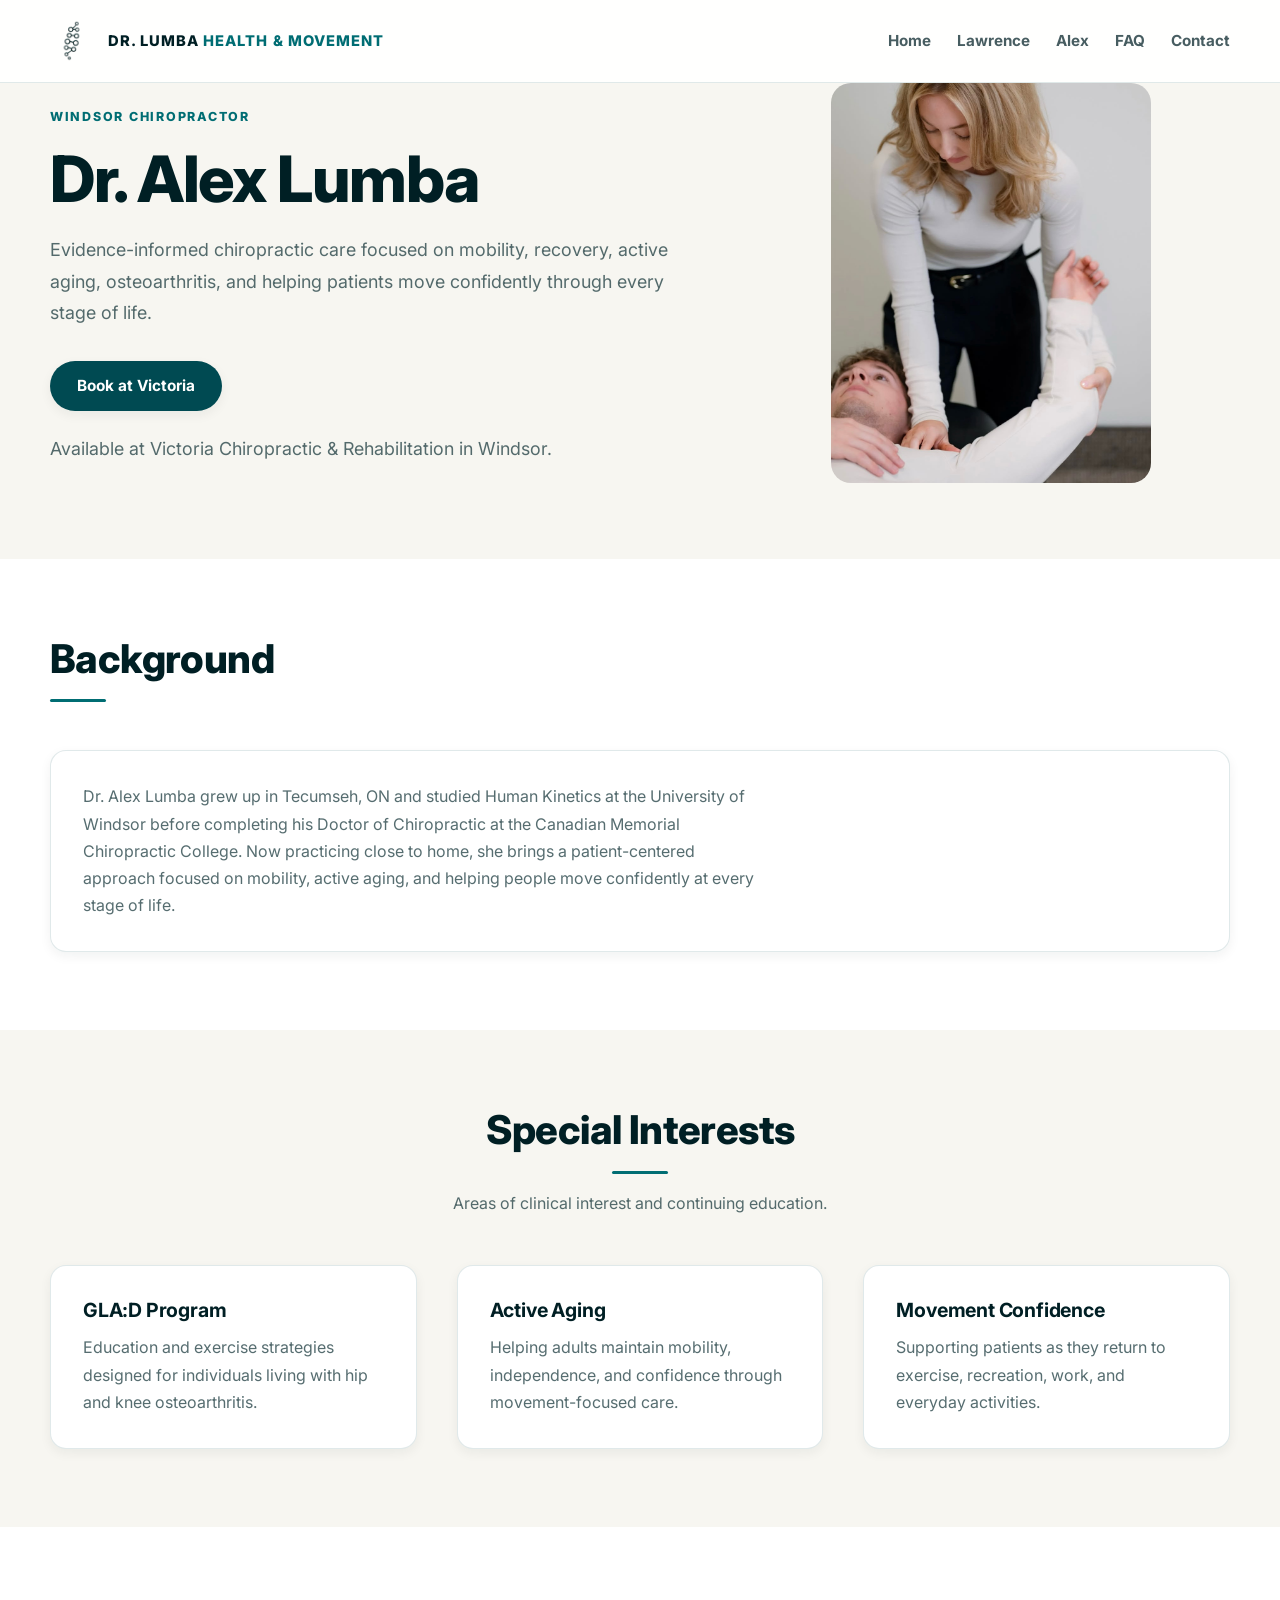
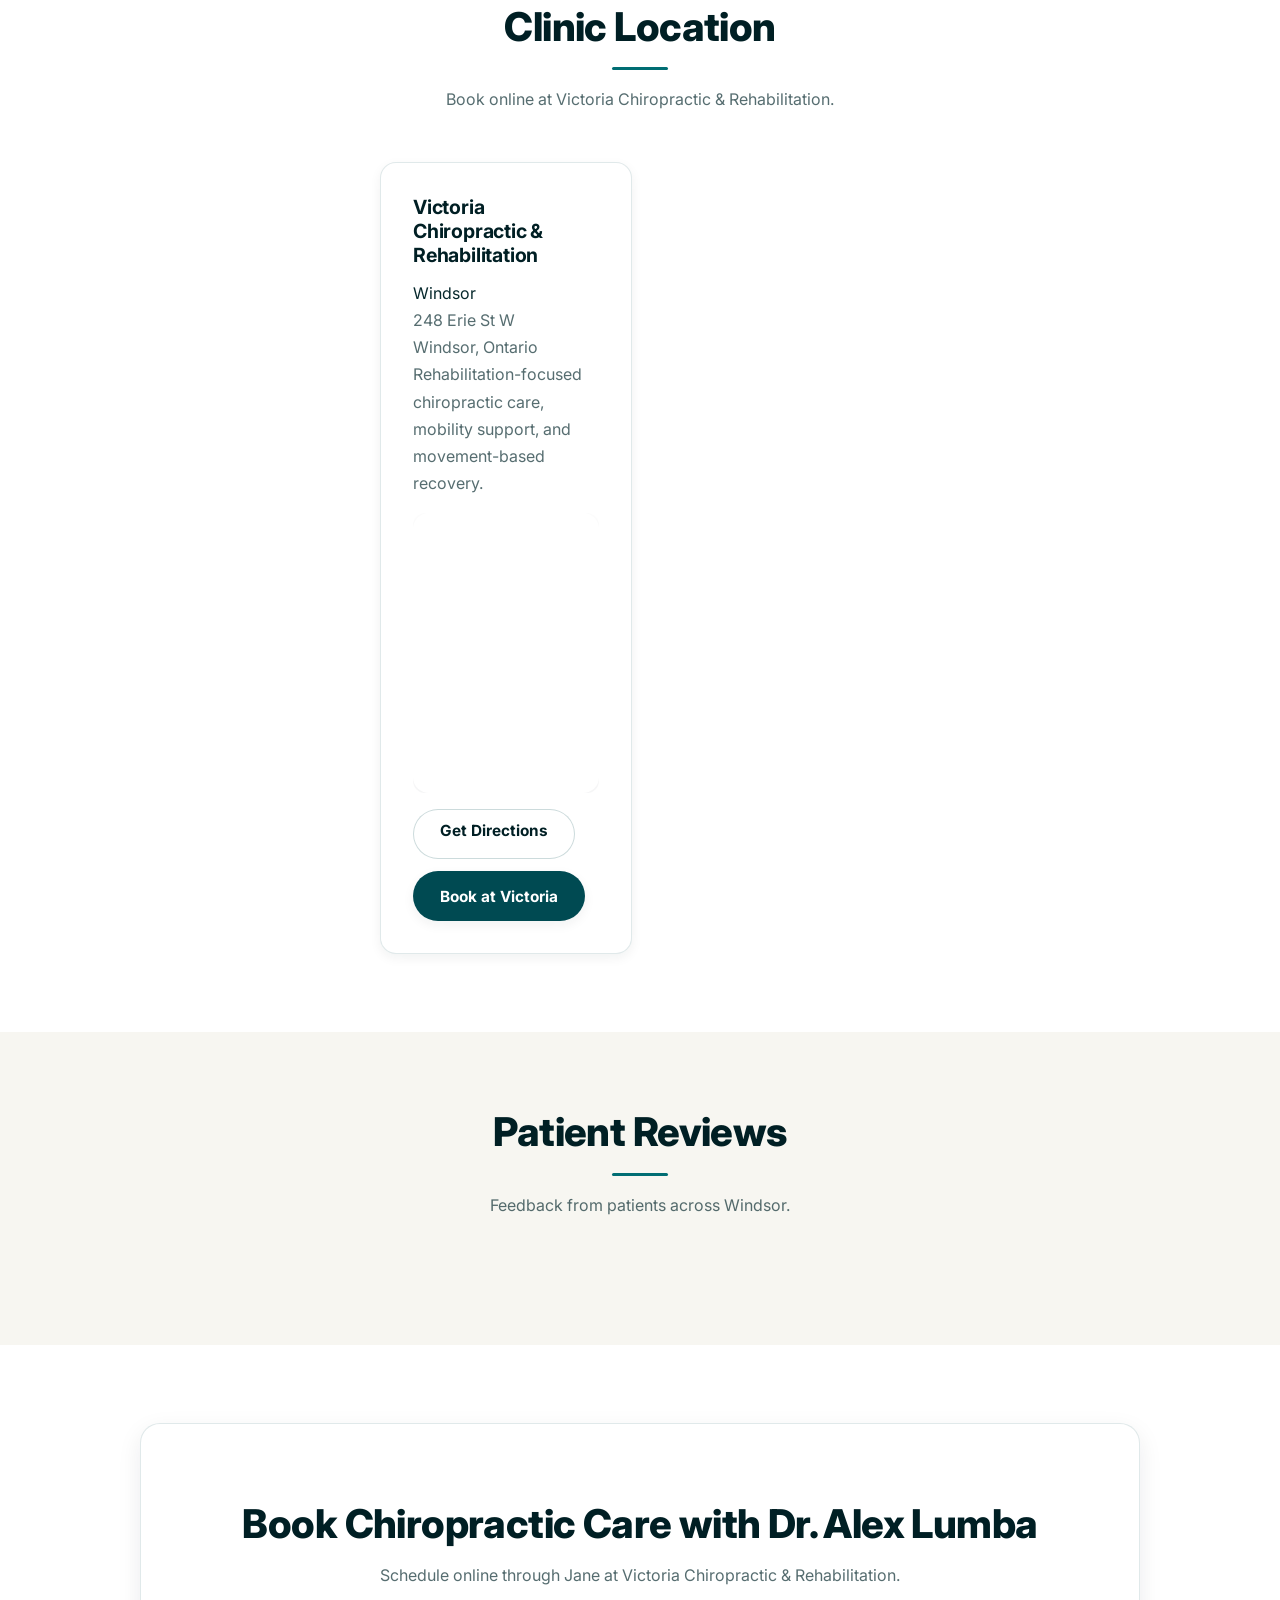
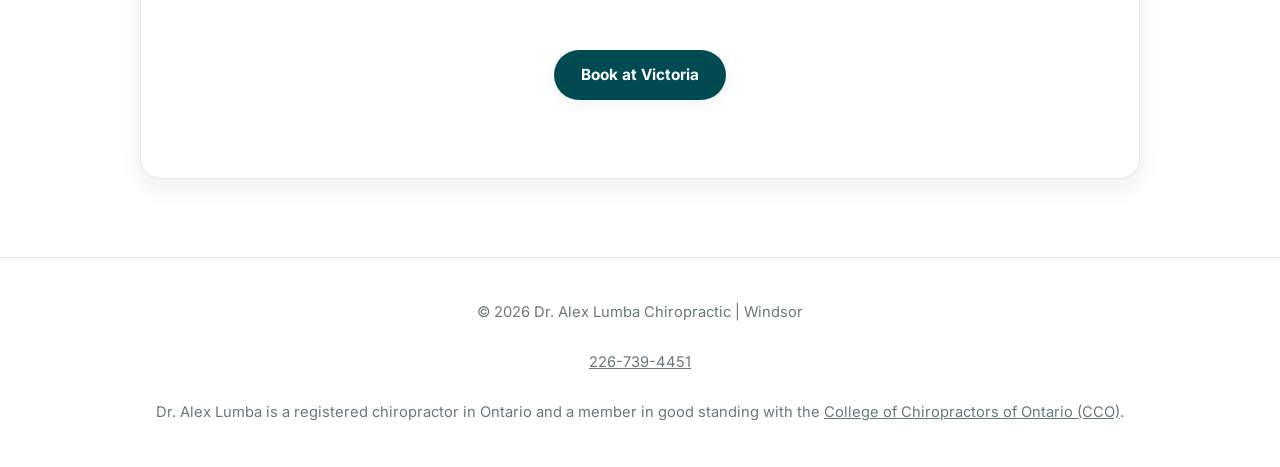
==== commit 8b8fca86: "Update alex.html" ====
--- a/alex.html
+++ b/alex.html
@@ -219,6 +219,27 @@
           Rehabilitation-focused chiropractic care, mobility support, and movement-based recovery.
         </p>
 
+        <div class="map-embed" style="border-radius:12px; overflow:hidden; margin:16px 0;">
+          <iframe
+            src="https://www.google.com/maps?q=Victoria+Chiropractic+%26+Rehabilitation,+248+Erie+St+W,+Windsor,+ON&output=embed"
+            width="100%"
+            height="280"
+            style="border:0; display:block;"
+            allowfullscreen=""
+            loading="lazy"
+            referrerpolicy="no-referrer-when-downgrade"
+            title="Map to Victoria Chiropractic & Rehabilitation, 248 Erie St W, Windsor, ON">
+          </iframe>
+        </div>
+
+        <a href="https://www.google.com/maps?q=Victoria+Chiropractic+%26+Rehabilitation,+248+Erie+St+W,+Windsor,+ON"
+           target="_blank"
+           rel="noopener noreferrer"
+           class="btn btn-secondary"
+           style="margin-bottom:12px; display:inline-block;">
+          Get Directions
+        </a>
+
         <a href="https://victoriachiropractic.janeapp.com/#/staff_member/10/treatment/44"
            target="_blank"
            rel="noopener noreferrer"
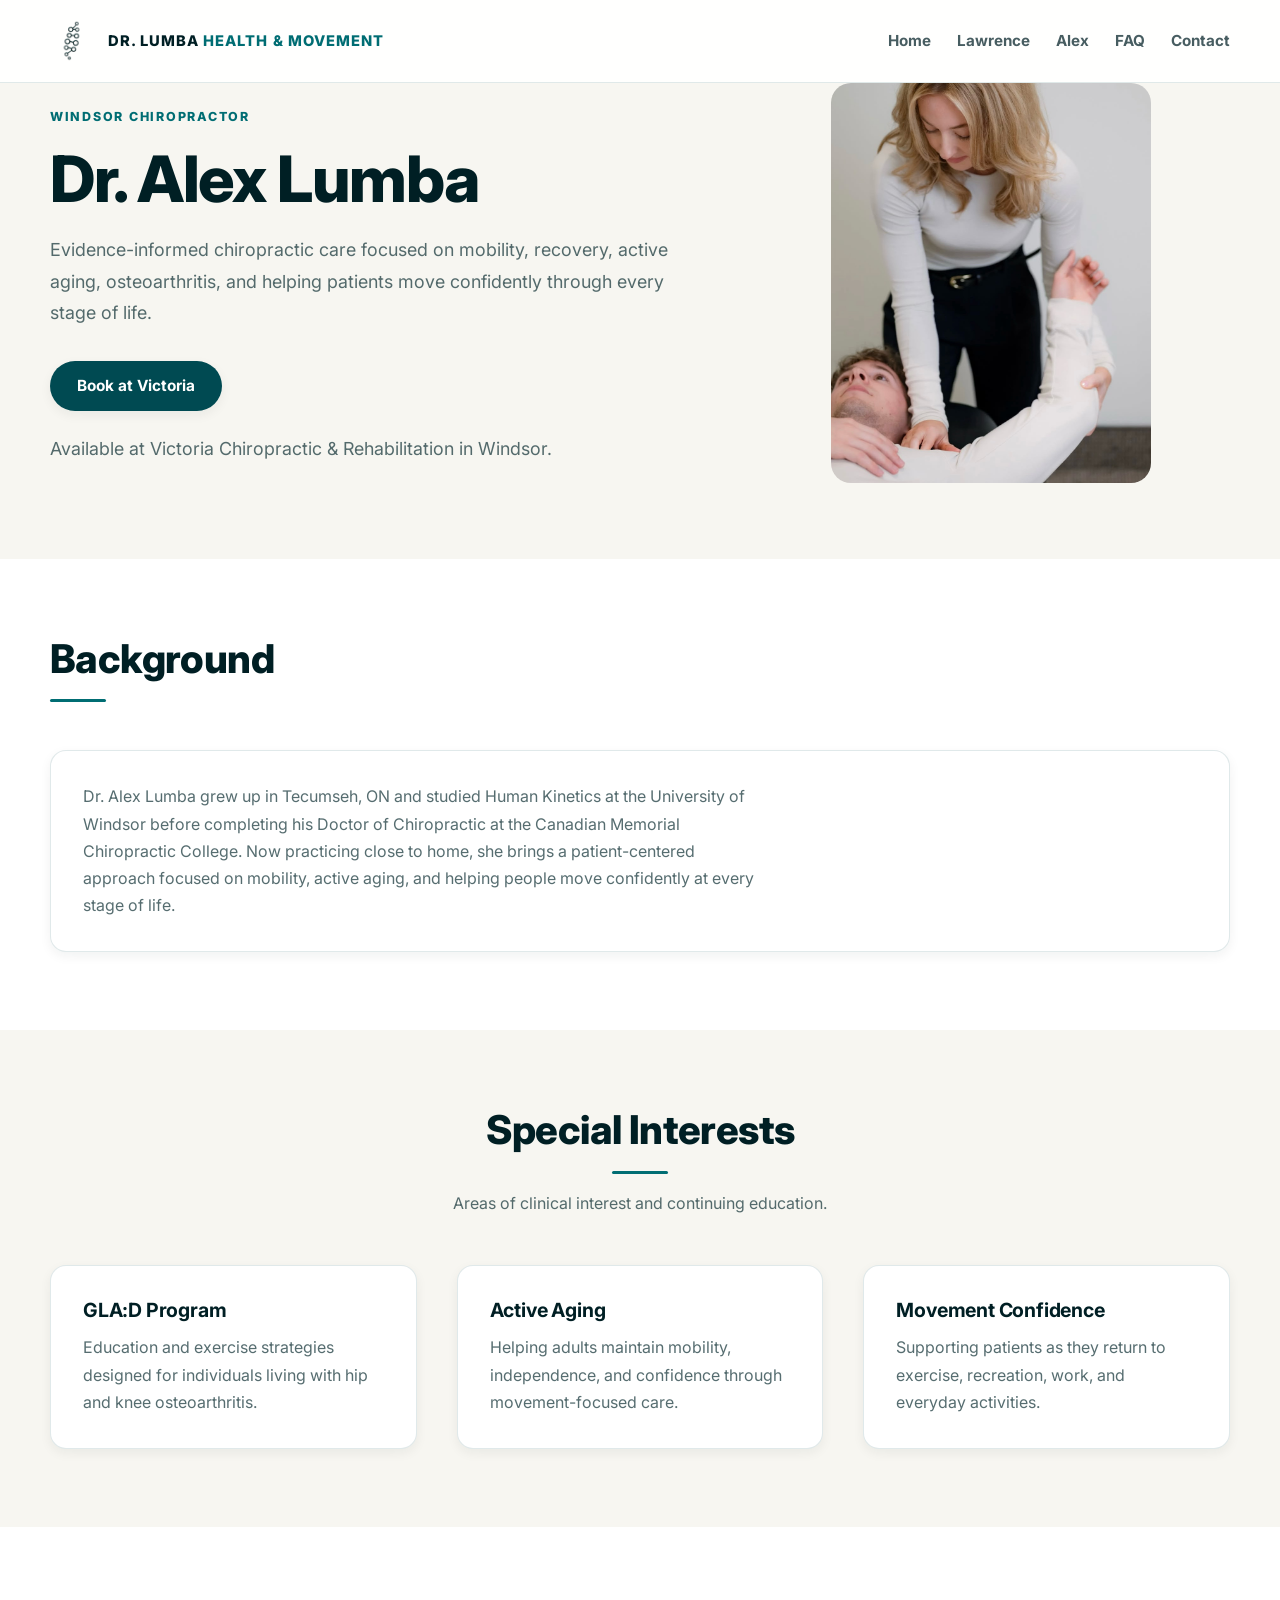
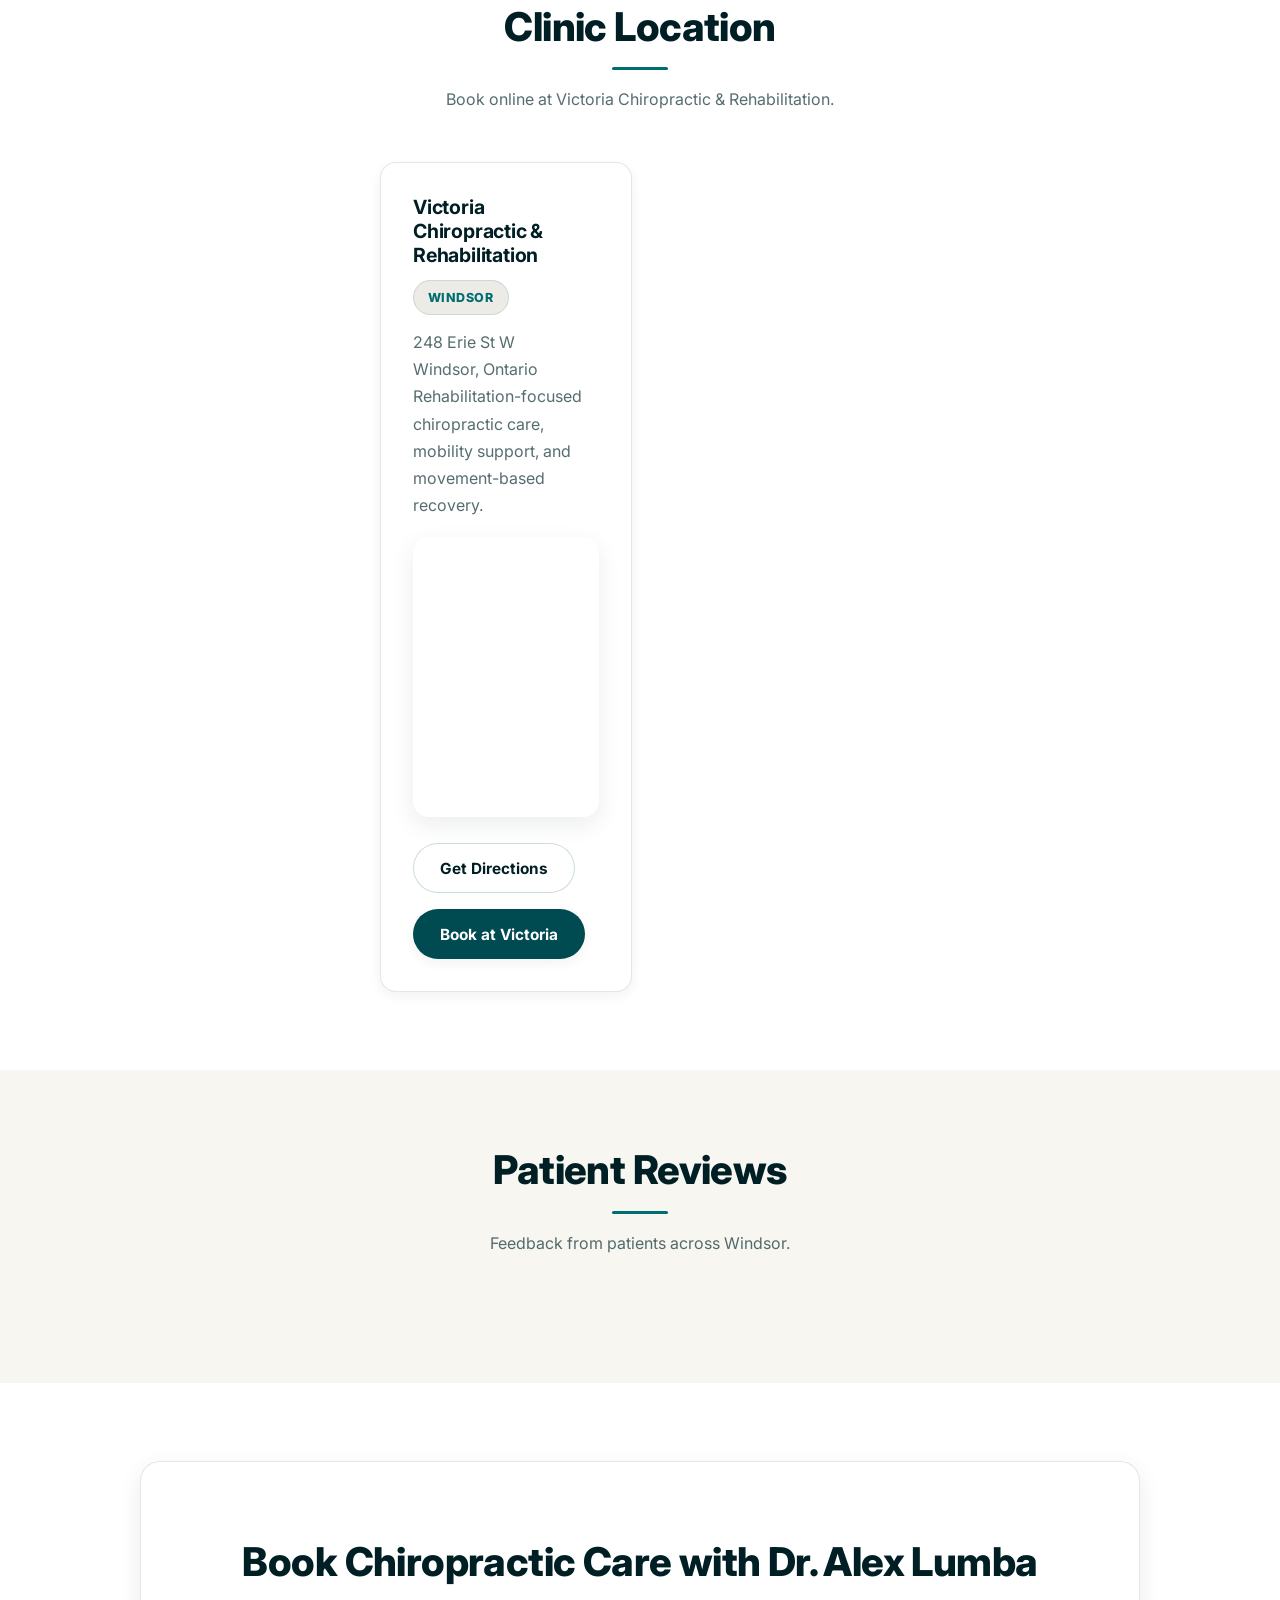
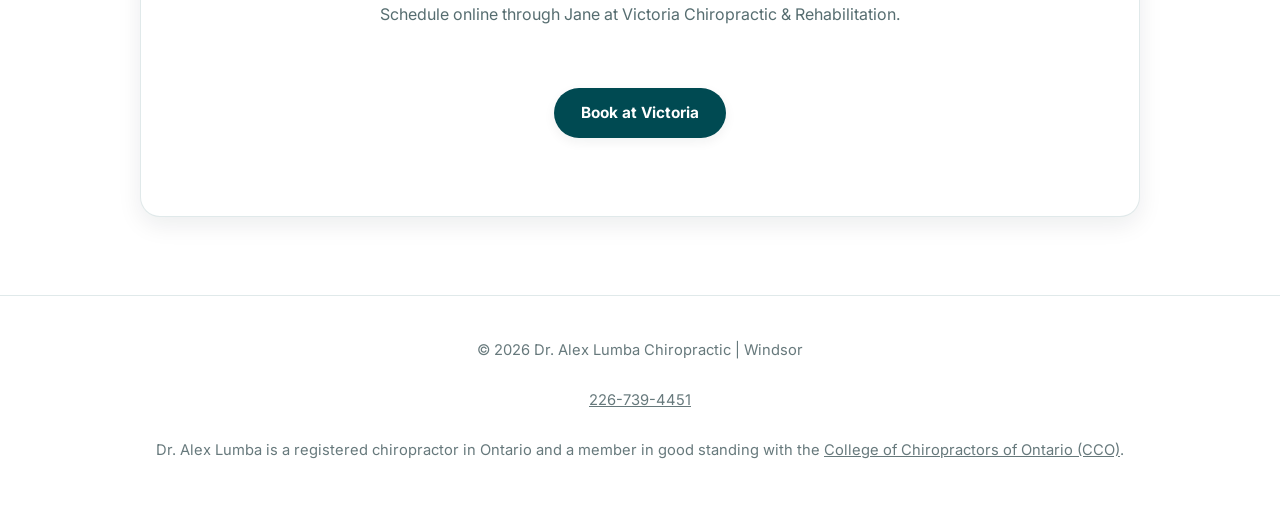
==== commit a8152d24: "Update alex.html" ====
--- a/alex.html
+++ b/alex.html
@@ -219,12 +219,9 @@
           Rehabilitation-focused chiropractic care, mobility support, and movement-based recovery.
         </p>
 
-        <div class="map-embed" style="border-radius:12px; overflow:hidden; margin:16px 0;">
+        <div class="map-embed">
           <iframe
             src="https://www.google.com/maps?q=Victoria+Chiropractic+%26+Rehabilitation,+248+Erie+St+W,+Windsor,+ON&output=embed"
-            width="100%"
-            height="280"
-            style="border:0; display:block;"
             allowfullscreen=""
             loading="lazy"
             referrerpolicy="no-referrer-when-downgrade"
@@ -232,20 +229,23 @@
           </iframe>
         </div>
 
-        <a href="https://www.google.com/maps?q=Victoria+Chiropractic+%26+Rehabilitation,+248+Erie+St+W,+Windsor,+ON"
-           target="_blank"
-           rel="noopener noreferrer"
-           class="btn btn-secondary"
-           style="margin-bottom:12px; display:inline-block;">
-          Get Directions
-        </a>
-
-        <a href="https://victoriachiropractic.janeapp.com/#/staff_member/10/treatment/44"
-           target="_blank"
-           rel="noopener noreferrer"
-           class="btn btn-primary">
-          Book at Victoria
-        </a>
+        <div class="hero-buttons" style="margin-top:auto;">
+
+          <a href="https://www.google.com/maps?q=Victoria+Chiropractic+%26+Rehabilitation,+248+Erie+St+W,+Windsor,+ON"
+             target="_blank"
+             rel="noopener noreferrer"
+             class="btn btn-secondary">
+            Get Directions
+          </a>
+
+          <a href="https://victoriachiropractic.janeapp.com/#/staff_member/10/treatment/44"
+             target="_blank"
+             rel="noopener noreferrer"
+             class="btn btn-primary">
+            Book at Victoria
+          </a>
+
+        </div>
 
       </div>
 
--- a/styles.css
+++ b/styles.css
@@ -575,6 +575,21 @@
   border: 1px solid var(--border);
 }
 
+.provider-tag {
+  display: inline-flex;
+  align-items: center;
+  margin-bottom: 14px;
+  padding: 6px 14px;
+  border-radius: var(--radius-pill);
+  color: var(--primary-gloss);
+  font-size: 0.78rem;
+  font-weight: 800;
+  letter-spacing: 0.04em;
+  text-transform: uppercase;
+  background: var(--cream-soft);
+  border: 1px solid var(--border);
+}
+
 .check-list {
   display: grid;
   gap: 12px;
@@ -688,6 +703,14 @@
   box-shadow: var(--shadow-md);
 }
 
+.map-embed {
+  margin: 18px 0;
+}
+
+.map-embed iframe {
+  height: 280px;
+}
+
 /* =========================
    EMBEDS / REVIEWS
 ========================= */
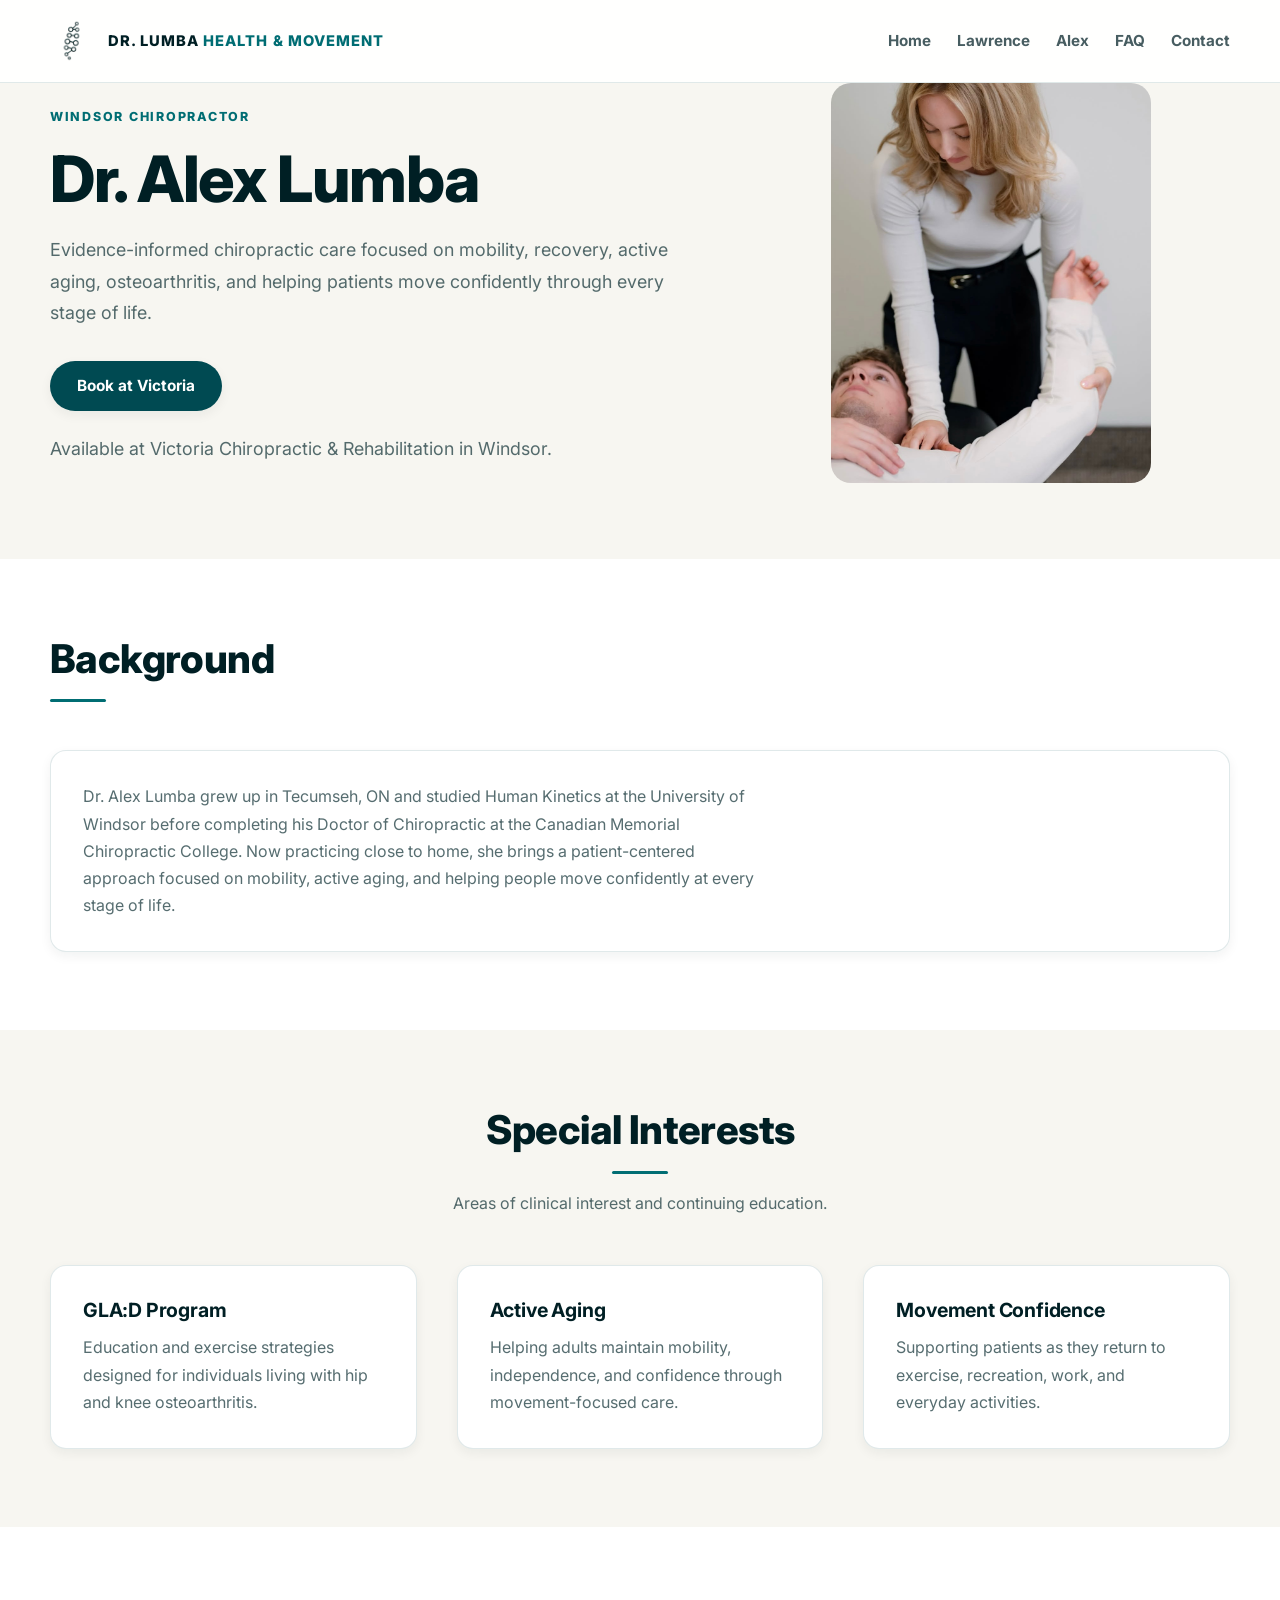
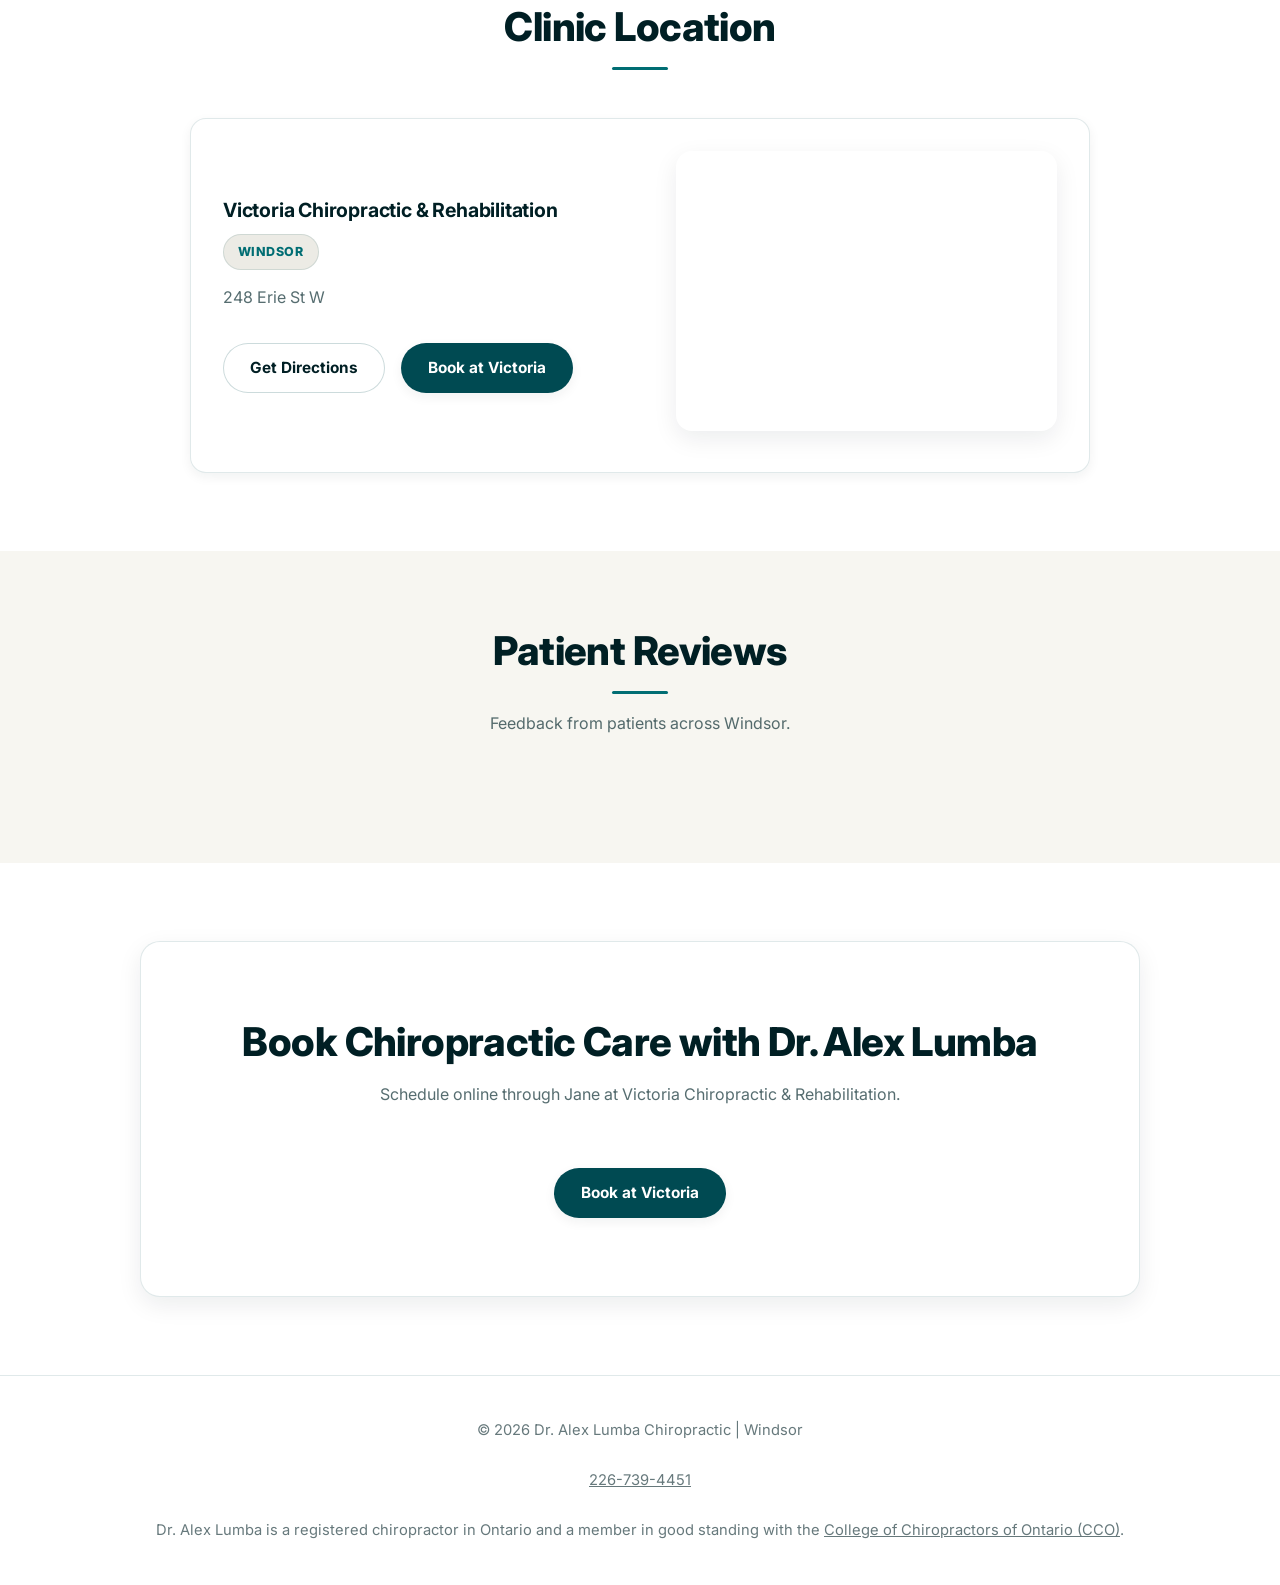
==== commit a6d55214: "Update alex.html" ====
--- a/alex.html
+++ b/alex.html
@@ -195,31 +195,45 @@
 
     <div class="section-title">
       <h2>Clinic Location</h2>
-      <p>
-        Book online at Victoria Chiropractic & Rehabilitation.
-      </p>
-    </div>
-
-    <div class="grid grid-2" style="max-width:520px; margin:0 auto;">
-
-      <div class="card provider-card">
-
-        <h3>Victoria Chiropractic & Rehabilitation</h3>
-
-        <div class="provider-tag">
-          Windsor
+    </div>
+
+    <div class="card" style="max-width:900px; margin:0 auto;">
+
+      <div class="grid grid-2" style="gap:32px; align-items:center;">
+
+        <div>
+
+          <h3>Victoria Chiropractic & Rehabilitation</h3>
+
+          <div class="provider-tag">
+            Windsor
+          </div>
+
+          <p>
+            248 Erie St W
+          </p>
+
+          <div class="hero-buttons">
+
+            <a href="https://www.google.com/maps?q=Victoria+Chiropractic+%26+Rehabilitation,+248+Erie+St+W,+Windsor,+ON"
+               target="_blank"
+               rel="noopener noreferrer"
+               class="btn btn-secondary">
+              Get Directions
+            </a>
+
+            <a href="https://victoriachiropractic.janeapp.com/#/staff_member/10/treatment/44"
+               target="_blank"
+               rel="noopener noreferrer"
+               class="btn btn-primary">
+              Book at Victoria
+            </a>
+
+          </div>
+
         </div>
 
-        <p>
-          248 Erie St W<br>
-          Windsor, Ontario
-        </p>
-
-        <p>
-          Rehabilitation-focused chiropractic care, mobility support, and movement-based recovery.
-        </p>
-
-        <div class="map-embed">
+        <div class="map-embed" style="margin:0;">
           <iframe
             src="https://www.google.com/maps?q=Victoria+Chiropractic+%26+Rehabilitation,+248+Erie+St+W,+Windsor,+ON&output=embed"
             allowfullscreen=""
@@ -229,24 +243,6 @@
           </iframe>
         </div>
 
-        <div class="hero-buttons" style="margin-top:auto;">
-
-          <a href="https://www.google.com/maps?q=Victoria+Chiropractic+%26+Rehabilitation,+248+Erie+St+W,+Windsor,+ON"
-             target="_blank"
-             rel="noopener noreferrer"
-             class="btn btn-secondary">
-            Get Directions
-          </a>
-
-          <a href="https://victoriachiropractic.janeapp.com/#/staff_member/10/treatment/44"
-             target="_blank"
-             rel="noopener noreferrer"
-             class="btn btn-primary">
-            Book at Victoria
-          </a>
-
-        </div>
-
       </div>
 
     </div>
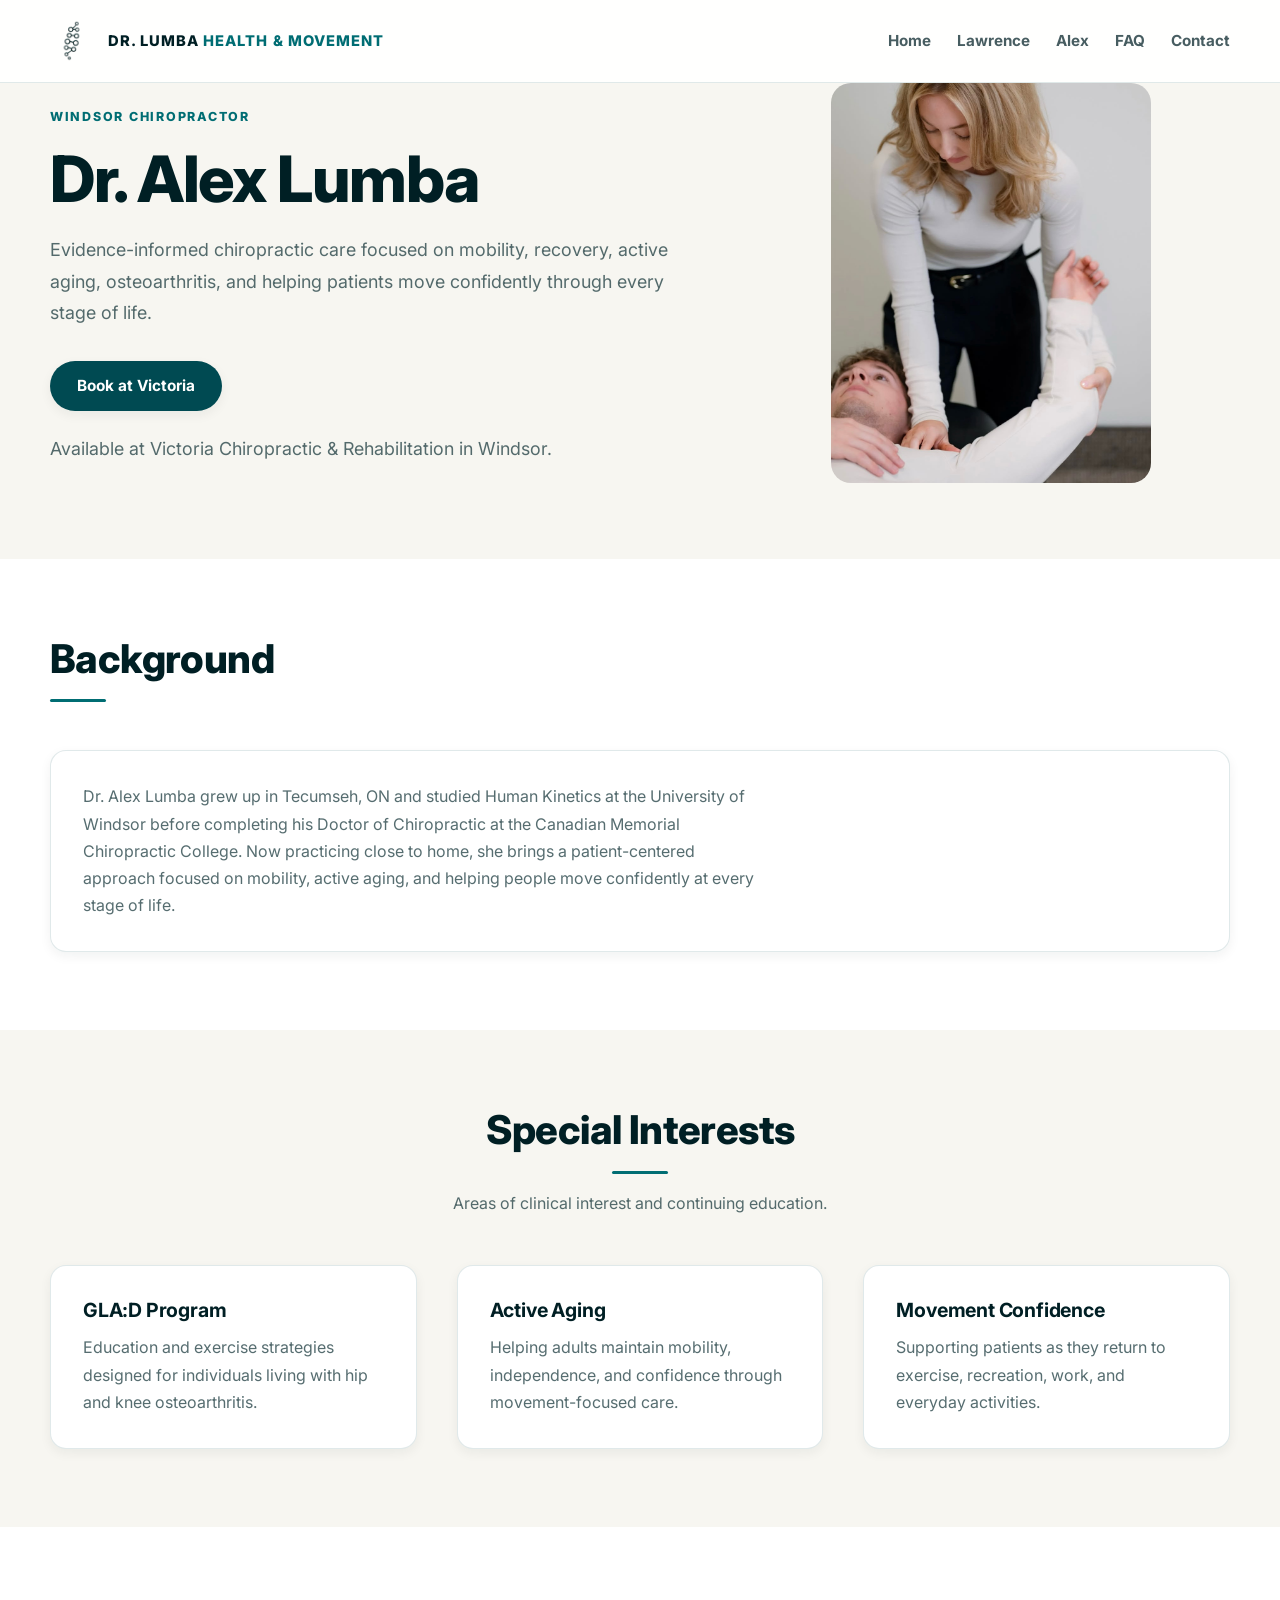
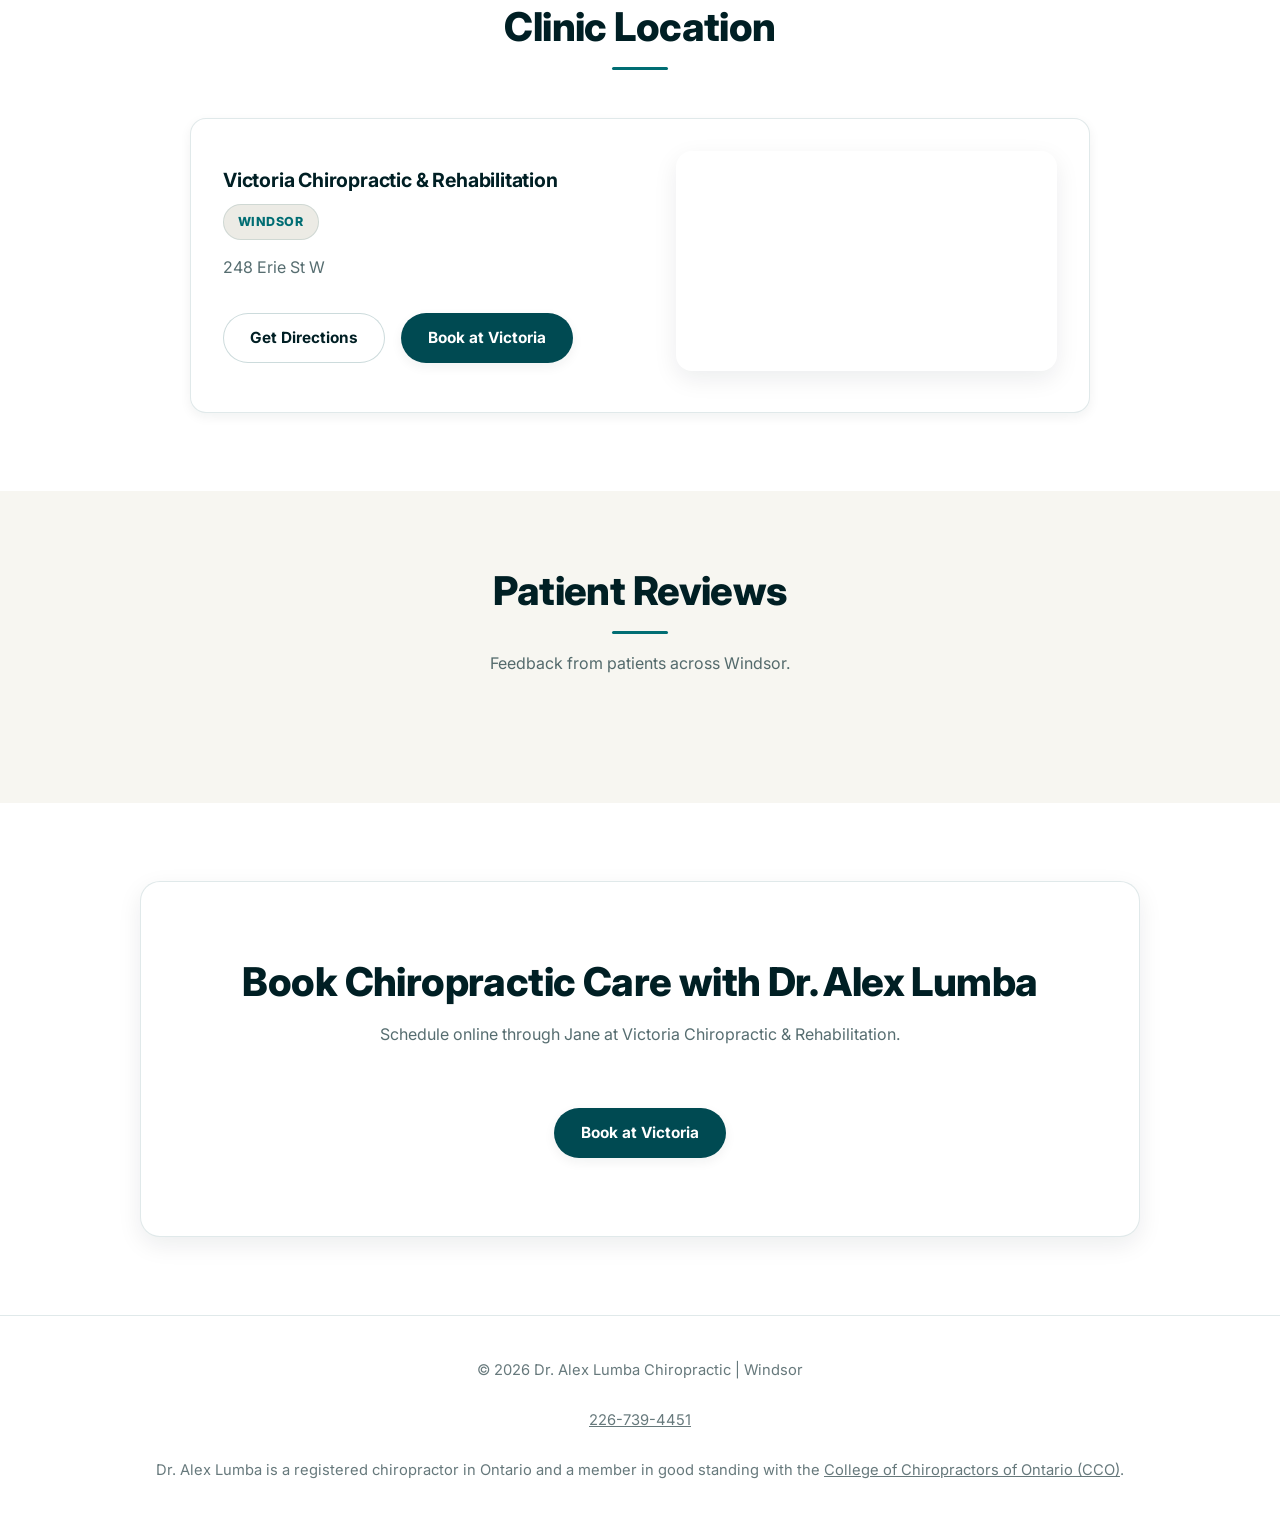
==== commit a8be2957: "Update alex.html" ====
--- a/alex.html
+++ b/alex.html
@@ -316,5 +316,20 @@
   document.getElementById("year").textContent = new Date().getFullYear();
 </script>
 
+
+<!--Start of Tawk.to Script-->
+<script type="text/javascript">
+var Tawk_API=Tawk_API||{}, Tawk_LoadStart=new Date();
+(function(){
+var s1=document.createElement("script"),s0=document.getElementsByTagName("script")[0];
+s1.async=true;
+s1.src='https://embed.tawk.to/6a6f6fee055f021d4ace1e6a/1jv1kqf6u';
+s1.charset='UTF-8';
+s1.setAttribute('crossorigin','*');
+s0.parentNode.insertBefore(s1,s0);
+})();
+</script>
+<!--End of Tawk.to Script-->
+
 </body>
 </html>
--- a/styles.css
+++ b/styles.css
@@ -708,7 +708,7 @@
 }
 
 .map-embed iframe {
-  height: 280px;
+  height: 220px;
 }
 
 /* =========================
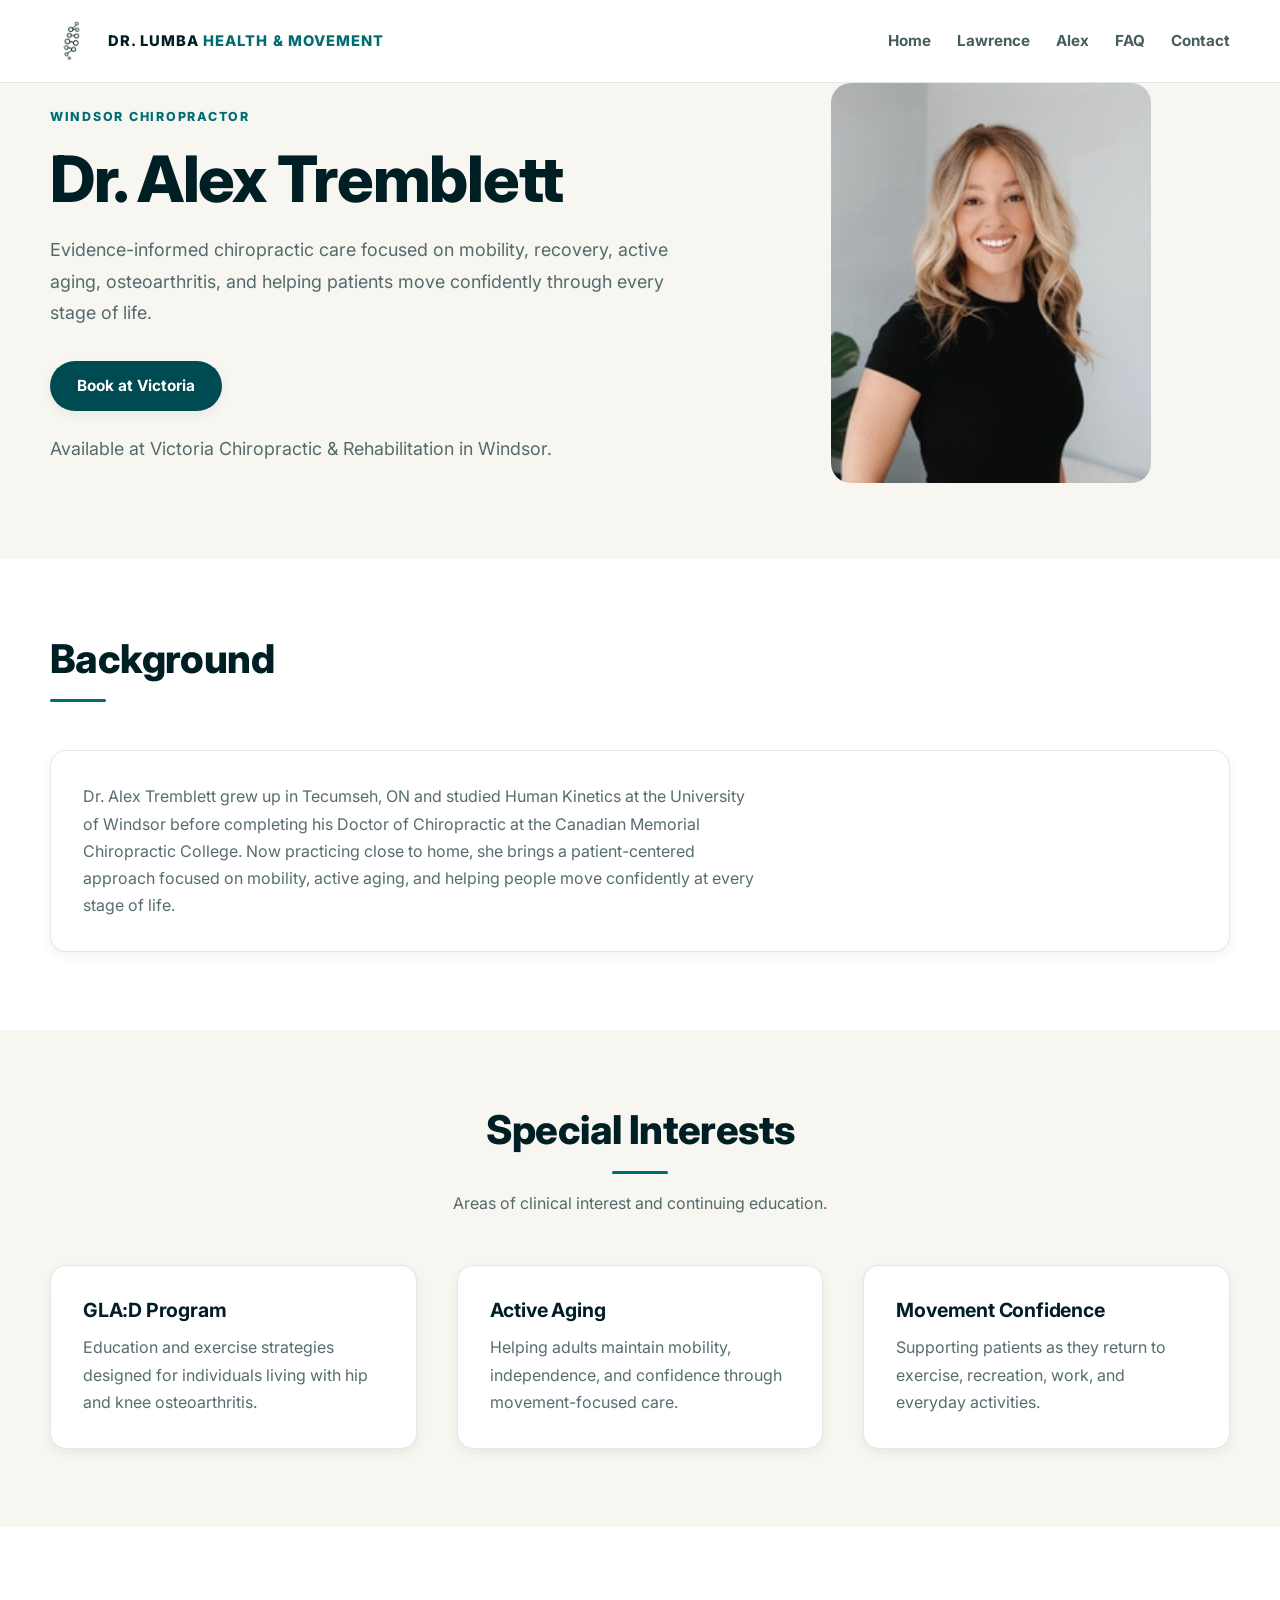
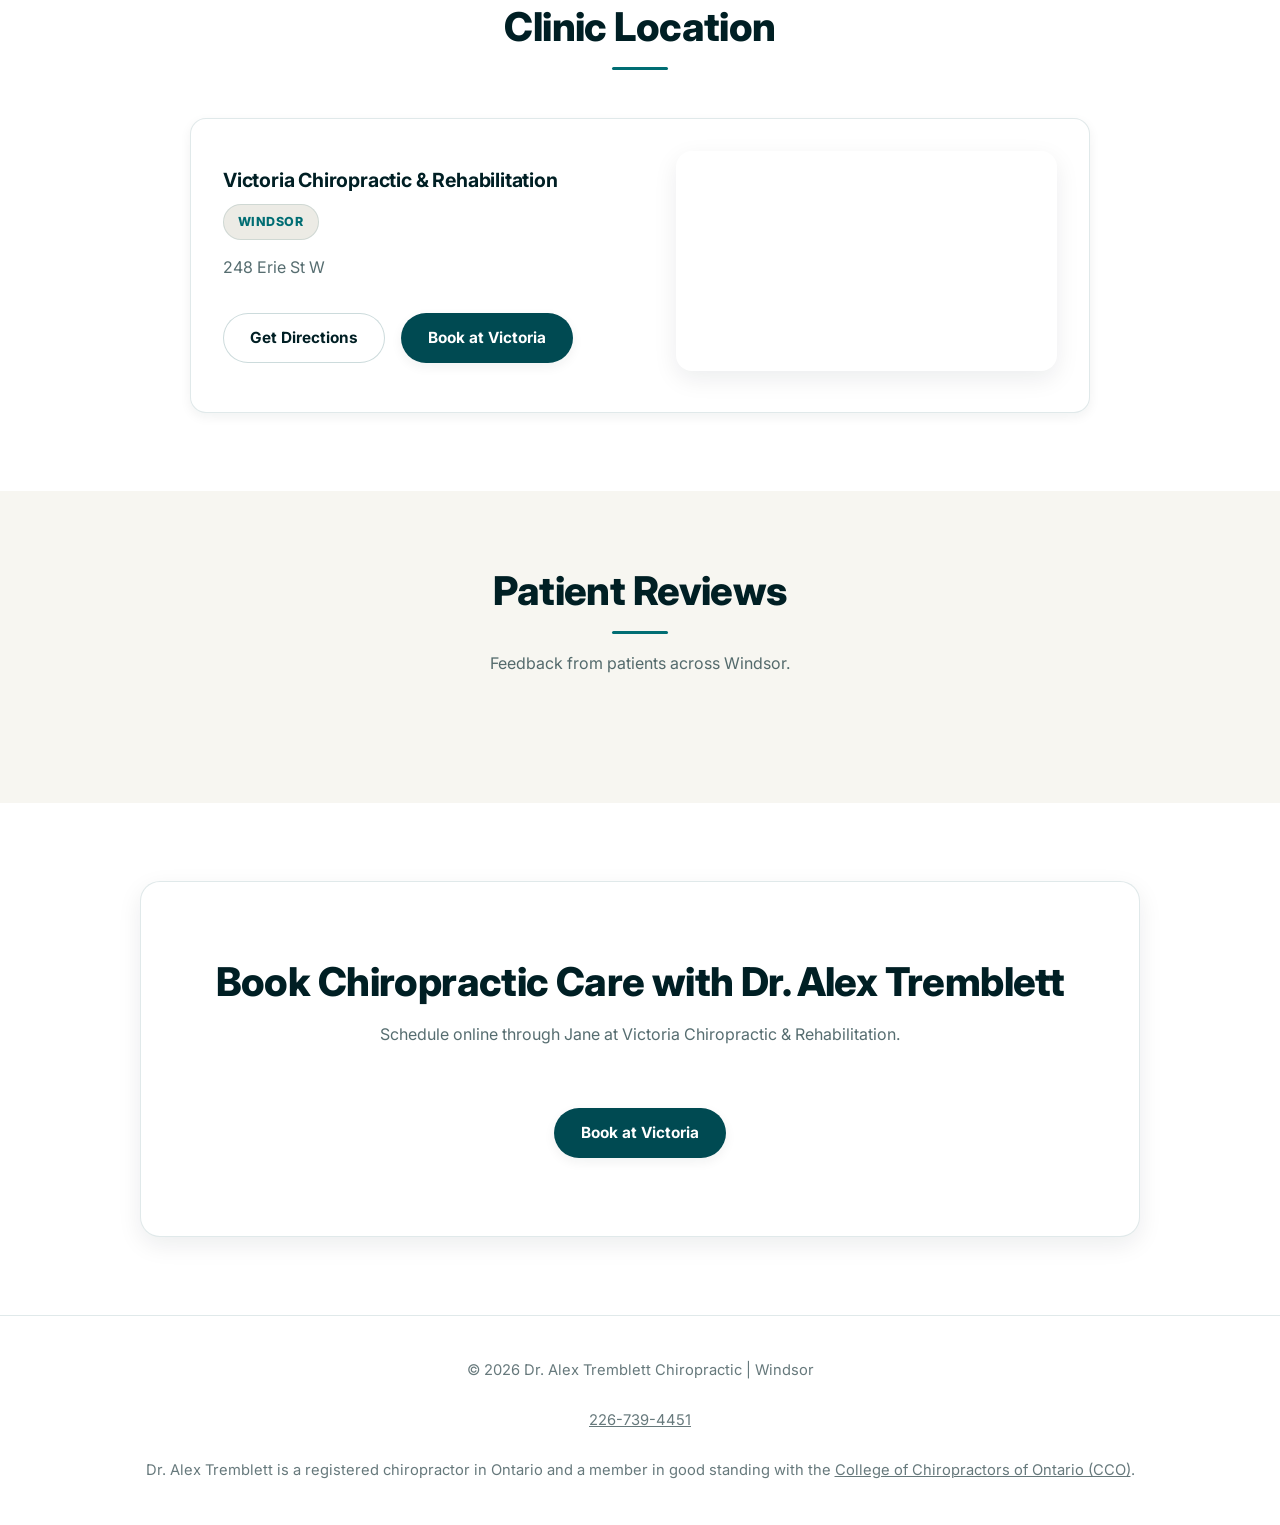
==== commit 813b5bb8: "Update alex.html" ====
--- a/alex.html
+++ b/alex.html
@@ -14,9 +14,9 @@
   <meta charset="UTF-8">
   <meta name="viewport" content="width=device-width, initial-scale=1.0">
 
-  <title>Dr. Alex Lumba | Chiropractor in Windsor</title>
-
-  <meta name="description" content="Book with Dr. Alex Lumba, chiropractor in Windsor. Evidence-informed chiropractic care focused on mobility, recovery, active aging, osteoarthritis, and movement confidence.">
+  <title>Dr. Alex Tremblett | Chiropractor in Windsor</title>
+
+  <meta name="description" content="Book with Dr. Alex Tremblett, chiropractor in Windsor. Evidence-informed chiropractic care focused on mobility, recovery, active aging, osteoarthritis, and movement confidence.">
 
   <link rel="preconnect" href="https://fonts.googleapis.com">
   <link rel="preconnect" href="https://fonts.gstatic.com" crossorigin>
@@ -29,7 +29,7 @@
   {
     "@context": "https://schema.org",
     "@type": "Physician",
-    "name": "Dr. Alex Lumba",
+    "name": "Dr. Alex Tremblett",
     "url": "https://www.drlumba.ca/alex.html",
     "image": "https://www.drlumba.ca/alex-chiro.jpg",
     "medicalSpecialty": "Chiropractic",
@@ -93,7 +93,7 @@
       </div>
 
       <h1>
-        Dr. Alex Lumba
+        Dr. Alex Tremblett
       </h1>
 
       <p>
@@ -118,7 +118,7 @@
     </div>
 
     <div class="logo-hero">
-      <img class="alex-img" src="alex-chiro.jpg" alt="Dr. Alex Lumba Chiropractor in Windsor">
+      <img class="alex-img" src="alex-chiro.jpg" alt="Dr. Alex Tremblett Chiropractor in Windsor">
     </div>
 
   </div>
@@ -137,7 +137,7 @@
 
     <div class="card">
       <p>
-        Dr. Alex Lumba grew up in Tecumseh, ON and studied Human Kinetics at the University of Windsor before completing his Doctor of Chiropractic at the Canadian Memorial Chiropractic College. Now practicing close to home, she brings a patient-centered approach focused on mobility, active aging, and helping people move confidently at every stage of life.
+        Dr. Alex Tremblett grew up in Tecumseh, ON and studied Human Kinetics at the University of Windsor before completing his Doctor of Chiropractic at the Canadian Memorial Chiropractic College. Now practicing close to home, she brings a patient-centered approach focused on mobility, active aging, and helping people move confidently at every stage of life.
       </p>
     </div>
 
@@ -281,7 +281,7 @@
 
     <div class="cta-block">
 
-      <h2>Book Chiropractic Care with Dr. Alex Lumba</h2>
+      <h2>Book Chiropractic Care with Dr. Alex Tremblett</h2>
 
       <p>
         Schedule online through Jane at Victoria Chiropractic & Rehabilitation.
@@ -305,11 +305,11 @@
 </section>
 
 <footer>
-  © <span id="year"></span> Dr. Alex Lumba Chiropractic | Windsor
+  © <span id="year"></span> Dr. Alex Tremblett Chiropractic | Windsor
   <br><br>
   <a href="tel:+12267394451">226-739-4451</a>
   <br><br>
-  Dr. Alex Lumba is a registered chiropractor in Ontario and a member in good standing with the <a href="https://cco.on.ca" target="_blank" rel="noopener noreferrer">College of Chiropractors of Ontario (CCO)</a>.
+  Dr. Alex Tremblett is a registered chiropractor in Ontario and a member in good standing with the <a href="https://cco.on.ca" target="_blank" rel="noopener noreferrer">College of Chiropractors of Ontario (CCO)</a>.
 </footer>
 
 <script>
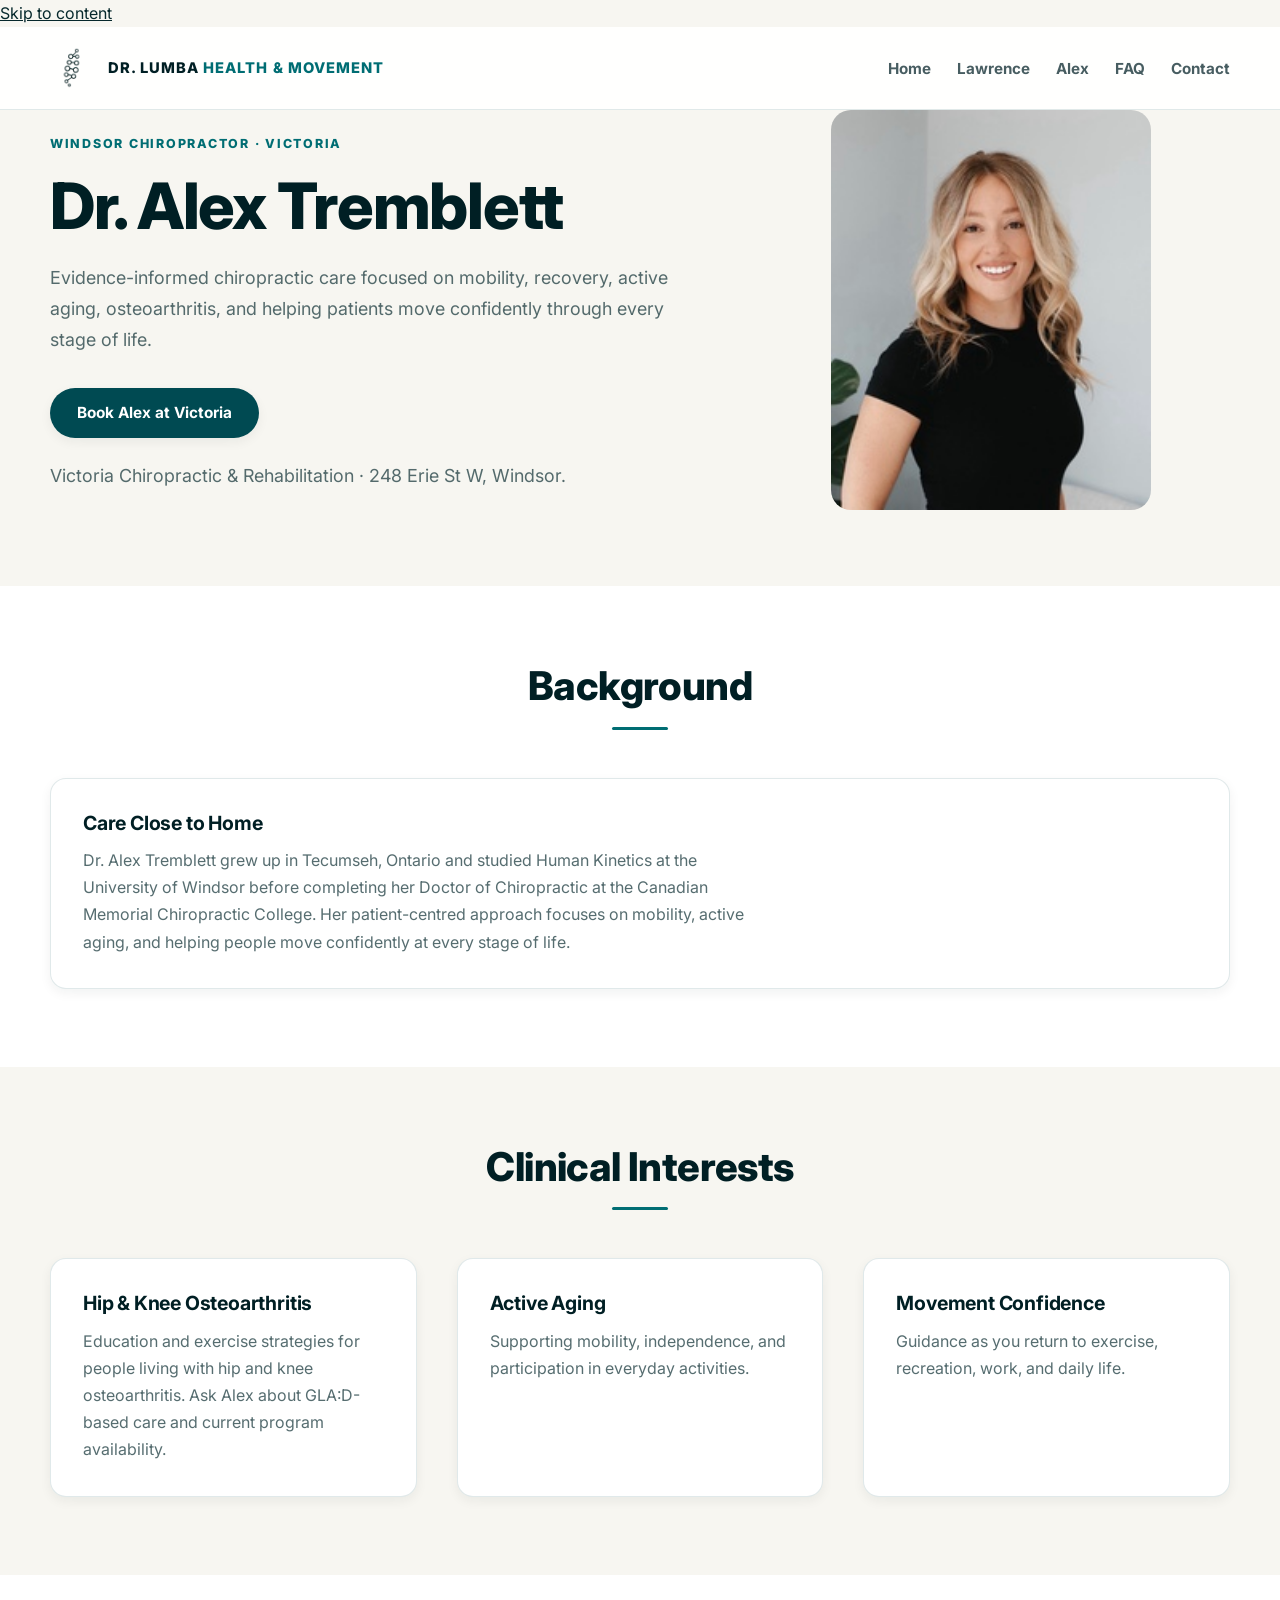
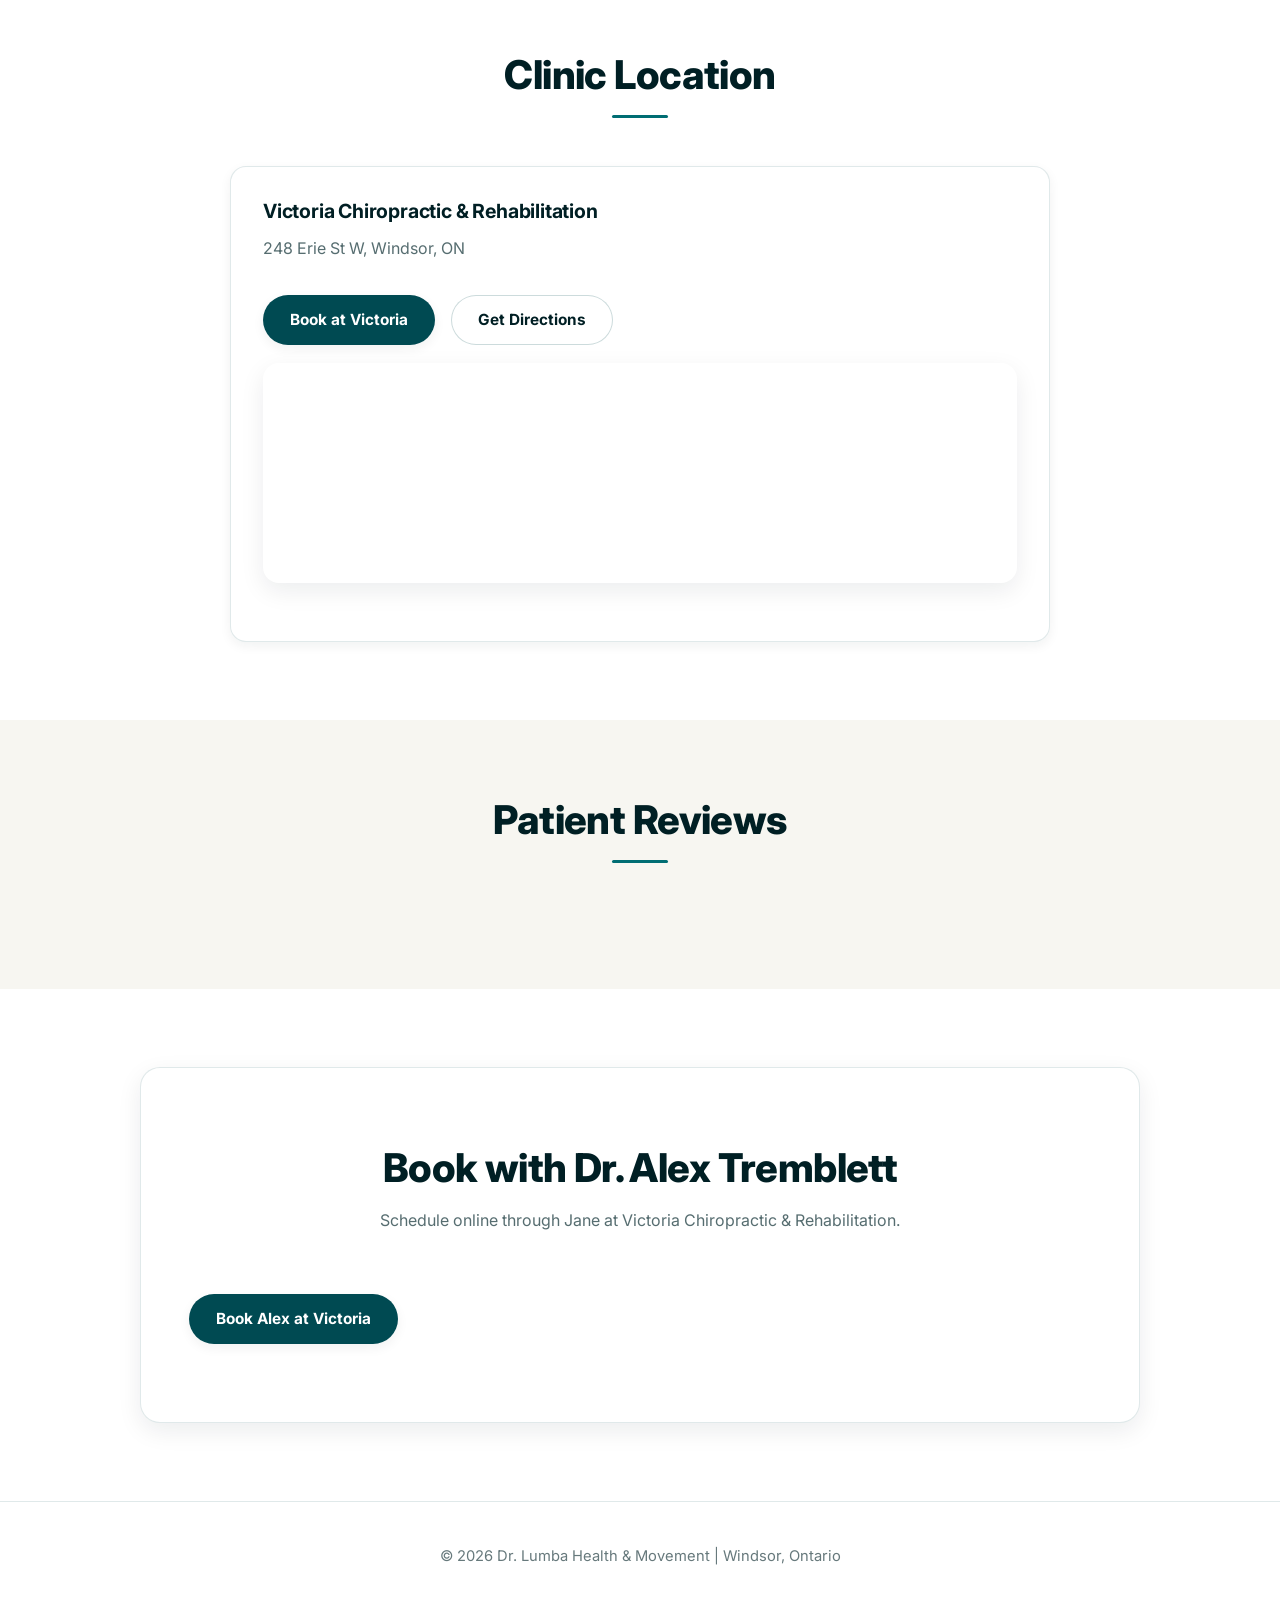
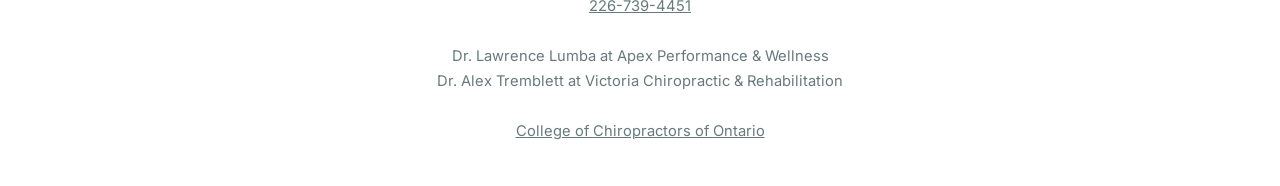
==== commit 33a401d8: "Update alex.html" ====
--- a/alex.html
+++ b/alex.html
@@ -1,8 +1,13 @@
 <!DOCTYPE html>
 <html lang="en">
-
 <head>
-  <!-- Google Analytics -->
+  <meta charset="UTF-8">
+  <meta name="viewport" content="width=device-width, initial-scale=1.0">
+
+  <title>Dr. Alex Tremblett | Chiropractor in Windsor</title>
+  <meta name="description" content="Book Dr. Alex Tremblett at Victoria Chiropractic & Rehabilitation in Windsor. Care focused on mobility, recovery, active aging and osteoarthritis.">
+  <link rel="canonical" href="https://www.drlumba.ca/alex.html">
+
   <script async src="https://www.googletagmanager.com/gtag/js?id=G-ZLXW1TF3WF"></script>
   <script>
     window.dataLayer = window.dataLayer || [];
@@ -11,20 +16,11 @@
     gtag('config', 'G-ZLXW1TF3WF');
   </script>
 
-  <meta charset="UTF-8">
-  <meta name="viewport" content="width=device-width, initial-scale=1.0">
-
-  <title>Dr. Alex Tremblett | Chiropractor in Windsor</title>
-
-  <meta name="description" content="Book with Dr. Alex Tremblett, chiropractor in Windsor. Evidence-informed chiropractic care focused on mobility, recovery, active aging, osteoarthritis, and movement confidence.">
-
   <link rel="preconnect" href="https://fonts.googleapis.com">
   <link rel="preconnect" href="https://fonts.gstatic.com" crossorigin>
   <link href="https://fonts.googleapis.com/css2?family=Inter:wght@400;500;600;700;800;900&display=swap" rel="stylesheet">
-
   <link rel="stylesheet" href="styles.css">
 
-  <!-- Structured Data: Physician -->
   <script type="application/ld+json">
   {
     "@context": "https://schema.org",
@@ -33,303 +29,259 @@
     "url": "https://www.drlumba.ca/alex.html",
     "image": "https://www.drlumba.ca/alex-chiro.jpg",
     "medicalSpecialty": "Chiropractic",
-    "description": "Evidence-informed chiropractic care focused on mobility, recovery, active aging, and osteoarthritis in Windsor, Ontario.",
     "telephone": "+1-226-739-4451",
     "alumniOf": [
-      { "@type": "CollegeOrUniversity", "name": "University of Windsor" },
-      { "@type": "CollegeOrUniversity", "name": "Canadian Memorial Chiropractic College" }
+      {
+        "@type": "CollegeOrUniversity",
+        "name": "University of Windsor"
+      },
+      {
+        "@type": "CollegeOrUniversity",
+        "name": "Canadian Memorial Chiropractic College"
+      }
     ],
-    "worksFor": [
-      {
-        "@type": "MedicalClinic",
-        "name": "Victoria Chiropractic & Rehabilitation",
-        "address": {
-          "@type": "PostalAddress",
-          "streetAddress": "248 Erie St W",
-          "addressLocality": "Windsor",
-          "addressRegion": "ON",
-          "addressCountry": "CA"
-        }
+    "worksFor": {
+      "@type": "MedicalClinic",
+      "name": "Victoria Chiropractic & Rehabilitation",
+      "address": {
+        "@type": "PostalAddress",
+        "streetAddress": "248 Erie St W",
+        "addressLocality": "Windsor",
+        "addressRegion": "ON",
+        "addressCountry": "CA"
       }
-    ]
+    }
   }
   </script>
 </head>
 
-<body>
-
-<nav>
-  <div class="container nav-inner">
-
-    <a href="index.html" class="logo" aria-label="Dr. Lumba Health and Movement Home">
-      <img src="logo-updated.png" alt="Dr. Lumba Health and Movement Logo">
-      <div>
-        DR. LUMBA
-        <span>HEALTH & MOVEMENT</span>
-      </div>
+<body class="inner-page">
+  <a class="skip-link" href="#main">Skip to content</a>
+
+  <nav aria-label="Main navigation">
+    <div class="container nav-inner">
+      <a href="index.html" class="logo" aria-label="Dr. Lumba Health and Movement Home">
+        <img src="logo-updated.png" alt="Dr. Lumba Health and Movement Logo">
+        <div>
+          DR. LUMBA
+          <span>HEALTH &amp; MOVEMENT</span>
+        </div>
+      </a>
+
+      <div class="nav-links">
+        <a href="index.html">Home</a>
+        <a href="lawrence.html">Lawrence</a>
+        <a href="alex.html" aria-current="page">Alex</a>
+        <a href="faq.html">FAQ</a>
+        <a href="contact.html">Contact</a>
+      </div>
+    </div>
+  </nav>
+
+  <main id="main">
+    <section class="hero">
+      <div class="container grid grid-2">
+        <div>
+          <div class="hero-label">Windsor Chiropractor · Victoria</div>
+
+          <h1>Dr. Alex Tremblett</h1>
+
+          <p>
+            Evidence-informed chiropractic care focused on mobility, recovery,
+            active aging, osteoarthritis, and helping patients move confidently
+            through every stage of life.
+          </p>
+
+          <div class="hero-buttons">
+            <a
+              href="https://victoriachiropractic.janeapp.com/#/staff_member/10/treatment/44"
+              class="btn btn-primary"
+              target="_blank"
+              rel="noopener noreferrer">
+              Book Alex at Victoria
+            </a>
+          </div>
+
+          <p class="hero-trust">
+            Victoria Chiropractic &amp; Rehabilitation ·
+            248 Erie St W, Windsor.
+          </p>
+        </div>
+
+        <div class="logo-hero">
+          <img
+            class="alex-img"
+            src="alex-chiro.jpg"
+            alt="Dr. Alex Tremblett, chiropractor in Windsor">
+        </div>
+      </div>
+    </section>
+
+    <section>
+      <div class="container">
+        <div class="section-title">
+          <h2>Background</h2>
+        </div>
+
+        <div class="card">
+          <h3>Care Close to Home</h3>
+
+          <p>
+            Dr. Alex Tremblett grew up in Tecumseh, Ontario and studied Human
+            Kinetics at the University of Windsor before completing her Doctor
+            of Chiropractic at the Canadian Memorial Chiropractic College.
+            Her patient-centred approach focuses on mobility, active aging,
+            and helping people move confidently at every stage of life.
+          </p>
+        </div>
+      </div>
+    </section>
+
+    <section>
+      <div class="container">
+        <div class="section-title">
+          <h2>Clinical Interests</h2>
+        </div>
+
+        <div class="grid grid-3">
+          <div class="card">
+            <h3>Hip &amp; Knee Osteoarthritis</h3>
+            <p>
+              Education and exercise strategies for people living with hip
+              and knee osteoarthritis. Ask Alex about GLA:D-based care and
+              current program availability.
+            </p>
+          </div>
+
+          <div class="card">
+            <h3>Active Aging</h3>
+            <p>
+              Supporting mobility, independence, and participation in
+              everyday activities.
+            </p>
+          </div>
+
+          <div class="card">
+            <h3>Movement Confidence</h3>
+            <p>
+              Guidance as you return to exercise, recreation, work,
+              and daily life.
+            </p>
+          </div>
+        </div>
+      </div>
+    </section>
+
+    <section>
+      <div class="container">
+        <div class="section-title">
+          <h2>Clinic Location</h2>
+        </div>
+
+        <div class="card narrow">
+          <h3>Victoria Chiropractic &amp; Rehabilitation</h3>
+          <p>248 Erie St W, Windsor, ON</p>
+
+          <div class="hero-buttons">
+            <a
+              href="https://victoriachiropractic.janeapp.com/#/staff_member/10/treatment/44"
+              class="btn btn-primary"
+              target="_blank"
+              rel="noopener noreferrer">
+              Book at Victoria
+            </a>
+
+            <a
+              href="https://www.google.com/maps?q=Victoria+Chiropractic+%26+Rehabilitation,+248+Erie+St+W,+Windsor,+ON"
+              class="btn btn-secondary"
+              target="_blank"
+              rel="noopener noreferrer">
+              Get Directions
+            </a>
+          </div>
+
+          <div class="map-embed">
+            <iframe
+              src="https://www.google.com/maps?q=Victoria+Chiropractic+%26+Rehabilitation,+248+Erie+St+W,+Windsor,+ON&amp;output=embed"
+              title="Map to Victoria Chiropractic and Rehabilitation"
+              loading="lazy"
+              referrerpolicy="no-referrer-when-downgrade"
+              allowfullscreen>
+            </iframe>
+          </div>
+        </div>
+      </div>
+    </section>
+
+    <section>
+      <div class="container">
+        <div class="section-title">
+          <h2>Patient Reviews</h2>
+        </div>
+
+        <div class="reviews-widget">
+          <script src="https://elfsightcdn.com/platform.js" async></script>
+          <div
+            class="elfsight-app-cb5a599e-de24-4579-9cbd-d29f5c9d6d4f"
+            data-elfsight-app-lazy>
+          </div>
+        </div>
+      </div>
+    </section>
+
+    <section>
+      <div class="container">
+        <div class="cta-block">
+          <h2>Book with Dr. Alex Tremblett</h2>
+
+          <p>
+            Schedule online through Jane at Victoria Chiropractic &amp;
+            Rehabilitation.
+          </p>
+
+          <div class="hero-buttons">
+            <a
+              href="https://victoriachiropractic.janeapp.com/#/staff_member/10/treatment/44"
+              class="btn btn-primary"
+              target="_blank"
+              rel="noopener noreferrer">
+              Book Alex at Victoria
+            </a>
+          </div>
+        </div>
+      </div>
+    </section>
+  </main>
+
+  <footer>
+    © <span id="year"></span> Dr. Lumba Health &amp; Movement | Windsor, Ontario
+    <br><br>
+    <a href="tel:+12267394451">226-739-4451</a>
+    <br><br>
+    Dr. Lawrence Lumba at Apex Performance &amp; Wellness
+    <br>
+    Dr. Alex Tremblett at Victoria Chiropractic &amp; Rehabilitation
+    <br><br>
+    <a href="https://cco.on.ca" target="_blank" rel="noopener noreferrer">
+      College of Chiropractors of Ontario
     </a>
-
-    <div class="nav-links">
-      <a href="index.html">Home</a>
-      <a href="lawrence.html">Lawrence</a>
-      <a href="alex.html">Alex</a>
-      <a href="faq.html">FAQ</a>
-      <a href="contact.html">Contact</a>
-    </div>
-
-  </div>
-</nav>
-
-<!-- HERO -->
-
-<section class="hero">
-
-  <div class="container grid grid-2">
-
-    <div>
-
-      <div class="hero-label">
-        Windsor Chiropractor
-      </div>
-
-      <h1>
-        Dr. Alex Tremblett
-      </h1>
-
-      <p>
-        Evidence-informed chiropractic care focused on mobility, recovery, active aging, osteoarthritis, and helping patients move confidently through every stage of life.
-      </p>
-
-      <div class="hero-buttons">
-
-        <a href="https://victoriachiropractic.janeapp.com/#/staff_member/10/treatment/44"
-           target="_blank"
-           rel="noopener noreferrer"
-           class="btn btn-primary">
-          Book at Victoria
-        </a>
-
-      </div>
-
-      <p class="hero-trust">
-        Available at Victoria Chiropractic & Rehabilitation in Windsor.
-      </p>
-
-    </div>
-
-    <div class="logo-hero">
-      <img class="alex-img" src="alex-chiro.jpg" alt="Dr. Alex Tremblett Chiropractor in Windsor">
-    </div>
-
-  </div>
-
-</section>
-
-<!-- BACKGROUND -->
-
-<section>
-
-  <div class="container">
-
-    <div class="section-title left">
-      <h2>Background</h2>
-    </div>
-
-    <div class="card">
-      <p>
-        Dr. Alex Tremblett grew up in Tecumseh, ON and studied Human Kinetics at the University of Windsor before completing his Doctor of Chiropractic at the Canadian Memorial Chiropractic College. Now practicing close to home, she brings a patient-centered approach focused on mobility, active aging, and helping people move confidently at every stage of life.
-      </p>
-    </div>
-
-  </div>
-
-</section>
-
-<!-- SPECIAL INTERESTS -->
-
-<section>
-
-  <div class="container">
-
-    <div class="section-title">
-      <h2>Special Interests</h2>
-      <p>
-        Areas of clinical interest and continuing education.
-      </p>
-    </div>
-
-    <div class="grid grid-3">
-
-      <div class="card">
-        <h3>GLA:D Program</h3>
-        <p>
-          Education and exercise strategies designed for individuals living with hip and knee osteoarthritis.
-        </p>
-      </div>
-
-      <div class="card">
-        <h3>Active Aging</h3>
-        <p>
-          Helping adults maintain mobility, independence, and confidence through movement-focused care.
-        </p>
-      </div>
-
-      <div class="card">
-        <h3>Movement Confidence</h3>
-        <p>
-          Supporting patients as they return to exercise, recreation, work, and everyday activities.
-        </p>
-      </div>
-
-    </div>
-
-  </div>
-
-</section>
-
-<!-- CLINIC LOCATIONS -->
-
-<section>
-
-  <div class="container">
-
-    <div class="section-title">
-      <h2>Clinic Location</h2>
-    </div>
-
-    <div class="card" style="max-width:900px; margin:0 auto;">
-
-      <div class="grid grid-2" style="gap:32px; align-items:center;">
-
-        <div>
-
-          <h3>Victoria Chiropractic & Rehabilitation</h3>
-
-          <div class="provider-tag">
-            Windsor
-          </div>
-
-          <p>
-            248 Erie St W
-          </p>
-
-          <div class="hero-buttons">
-
-            <a href="https://www.google.com/maps?q=Victoria+Chiropractic+%26+Rehabilitation,+248+Erie+St+W,+Windsor,+ON"
-               target="_blank"
-               rel="noopener noreferrer"
-               class="btn btn-secondary">
-              Get Directions
-            </a>
-
-            <a href="https://victoriachiropractic.janeapp.com/#/staff_member/10/treatment/44"
-               target="_blank"
-               rel="noopener noreferrer"
-               class="btn btn-primary">
-              Book at Victoria
-            </a>
-
-          </div>
-
-        </div>
-
-        <div class="map-embed" style="margin:0;">
-          <iframe
-            src="https://www.google.com/maps?q=Victoria+Chiropractic+%26+Rehabilitation,+248+Erie+St+W,+Windsor,+ON&output=embed"
-            allowfullscreen=""
-            loading="lazy"
-            referrerpolicy="no-referrer-when-downgrade"
-            title="Map to Victoria Chiropractic & Rehabilitation, 248 Erie St W, Windsor, ON">
-          </iframe>
-        </div>
-
-      </div>
-
-    </div>
-
-  </div>
-
-</section>
-
-<!-- REVIEWS -->
-
-<section>
-
-  <div class="container">
-
-    <div class="section-title">
-      <h2>Patient Reviews</h2>
-      <p>
-        Feedback from patients across Windsor.
-      </p>
-    </div>
-
-    <div class="reviews-widget">
-      <script src="https://elfsightcdn.com/platform.js" async></script>
-      <div class="elfsight-app-cb5a599e-de24-4579-9cbd-d29f5c9d6d4f" data-elfsight-app-lazy></div>
-    </div>
-
-  </div>
-
-</section>
-
-<!-- CTA -->
-
-<section>
-
-  <div class="container">
-
-    <div class="cta-block">
-
-      <h2>Book Chiropractic Care with Dr. Alex Tremblett</h2>
-
-      <p>
-        Schedule online through Jane at Victoria Chiropractic & Rehabilitation.
-      </p>
-
-      <div class="hero-buttons" style="justify-content:center;">
-
-        <a href="https://victoriachiropractic.janeapp.com/#/staff_member/10/treatment/44"
-           target="_blank"
-           rel="noopener noreferrer"
-           class="btn btn-primary">
-          Book at Victoria
-        </a>
-
-      </div>
-
-    </div>
-
-  </div>
-
-</section>
-
-<footer>
-  © <span id="year"></span> Dr. Alex Tremblett Chiropractic | Windsor
-  <br><br>
-  <a href="tel:+12267394451">226-739-4451</a>
-  <br><br>
-  Dr. Alex Tremblett is a registered chiropractor in Ontario and a member in good standing with the <a href="https://cco.on.ca" target="_blank" rel="noopener noreferrer">College of Chiropractors of Ontario (CCO)</a>.
-</footer>
-
-<script>
-  document.getElementById("year").textContent = new Date().getFullYear();
-</script>
-
-
-<!--Start of Tawk.to Script-->
-<script type="text/javascript">
-var Tawk_API=Tawk_API||{}, Tawk_LoadStart=new Date();
-(function(){
-var s1=document.createElement("script"),s0=document.getElementsByTagName("script")[0];
-s1.async=true;
-s1.src='https://embed.tawk.to/6a6f6fee055f021d4ace1e6a/1jv1kqf6u';
-s1.charset='UTF-8';
-s1.setAttribute('crossorigin','*');
-s0.parentNode.insertBefore(s1,s0);
-})();
-</script>
-<!--End of Tawk.to Script-->
-
+  </footer>
+
+  <script>
+    document.getElementById("year").textContent = new Date().getFullYear();
+  </script>
+
+  <script>
+    var Tawk_API = Tawk_API || {}, Tawk_LoadStart = new Date();
+    (function() {
+      var s1 = document.createElement("script");
+      var s0 = document.getElementsByTagName("script")[0];
+      s1.async = true;
+      s1.src = "https://embed.tawk.to/6a6f6fee055f021d4ace1e6a/1jv1kqf6u";
+      s1.charset = "UTF-8";
+      s1.setAttribute("crossorigin", "*");
+      s0.parentNode.insertBefore(s1, s0);
+    })();
+  </script>
 </body>
 </html>
